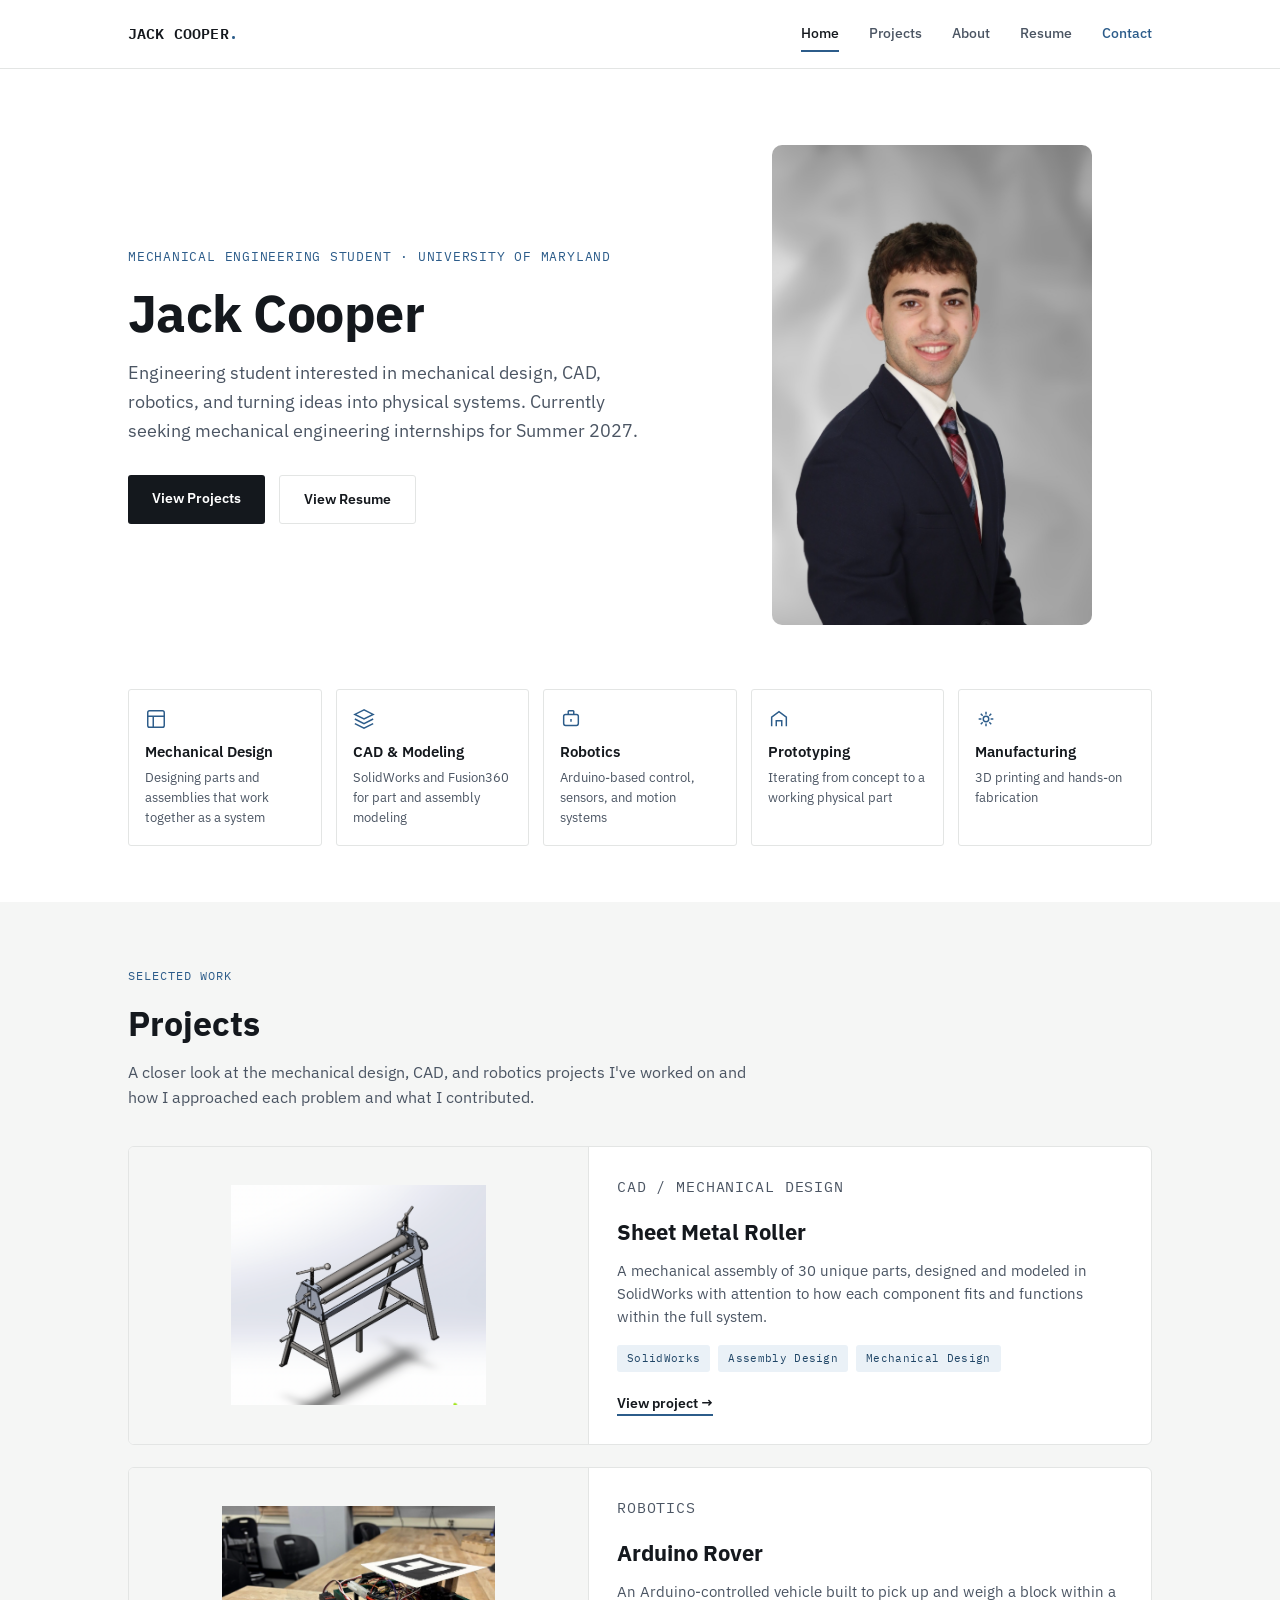
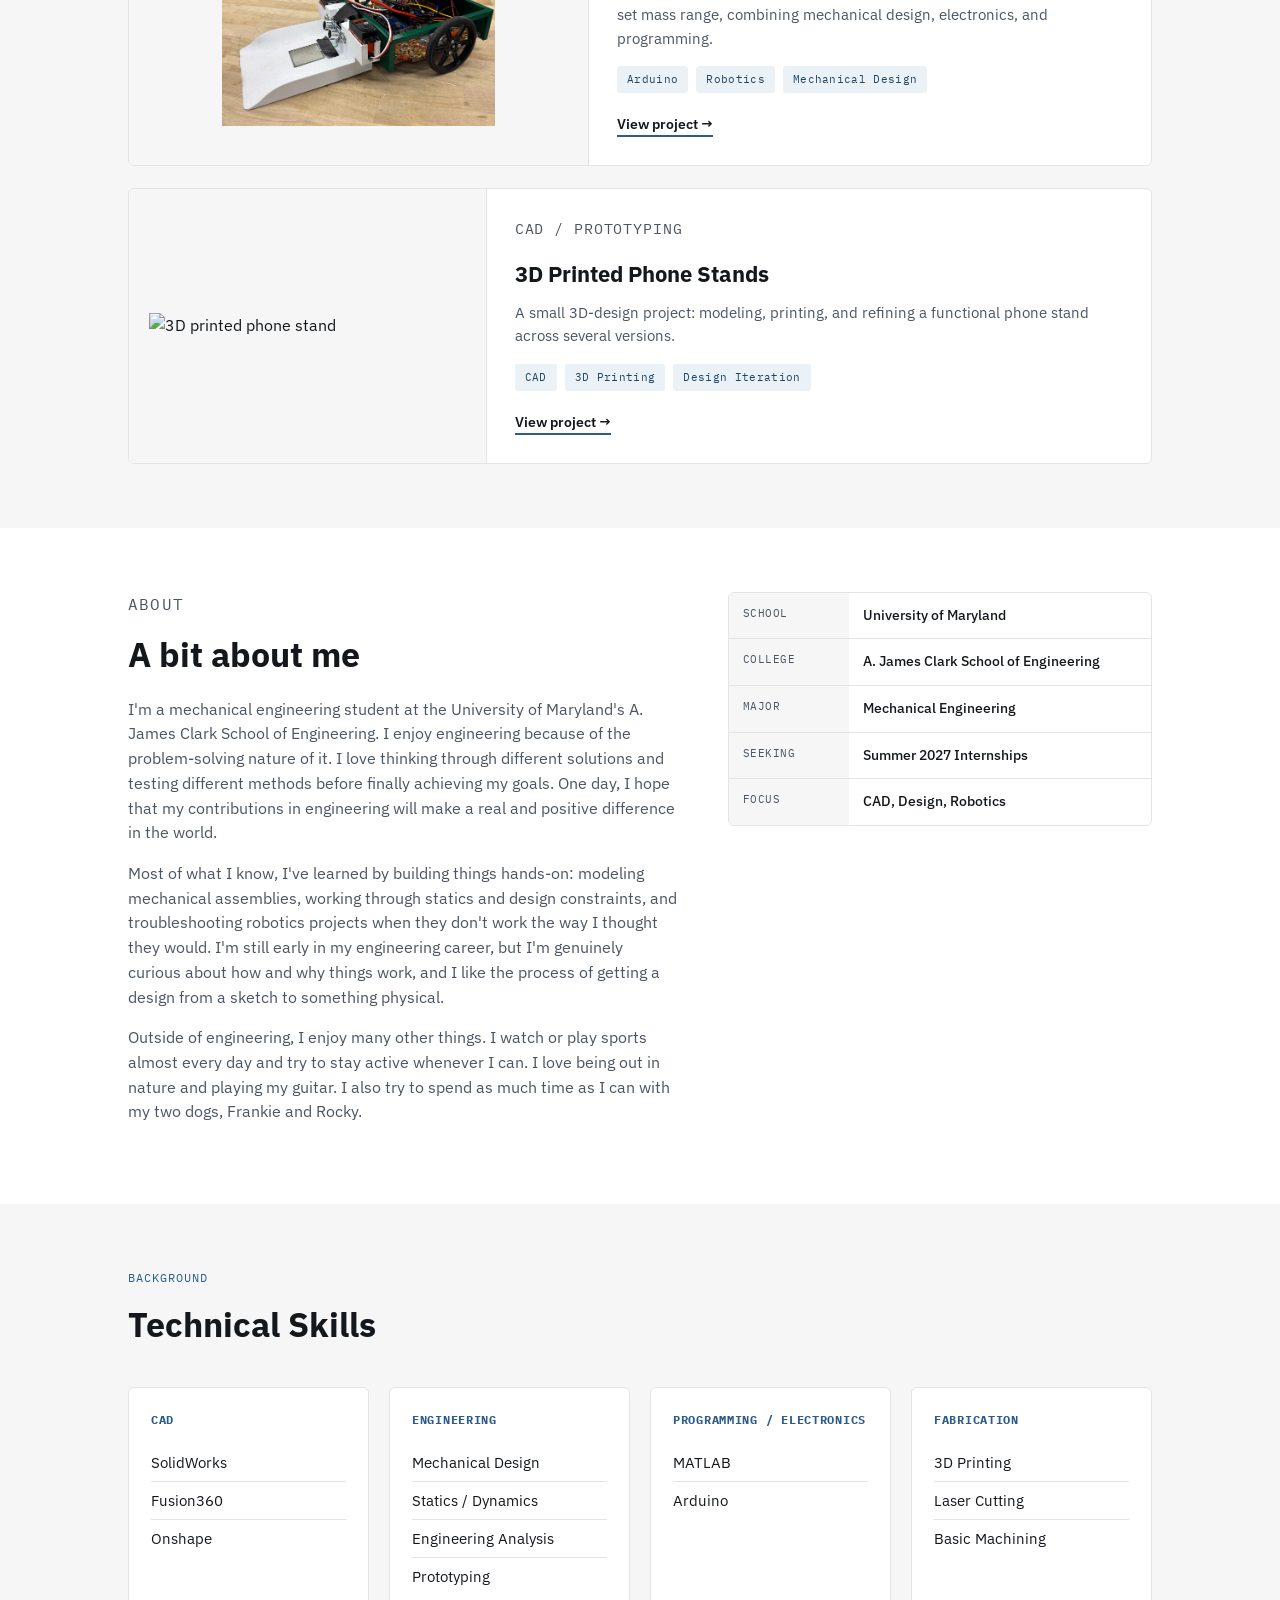
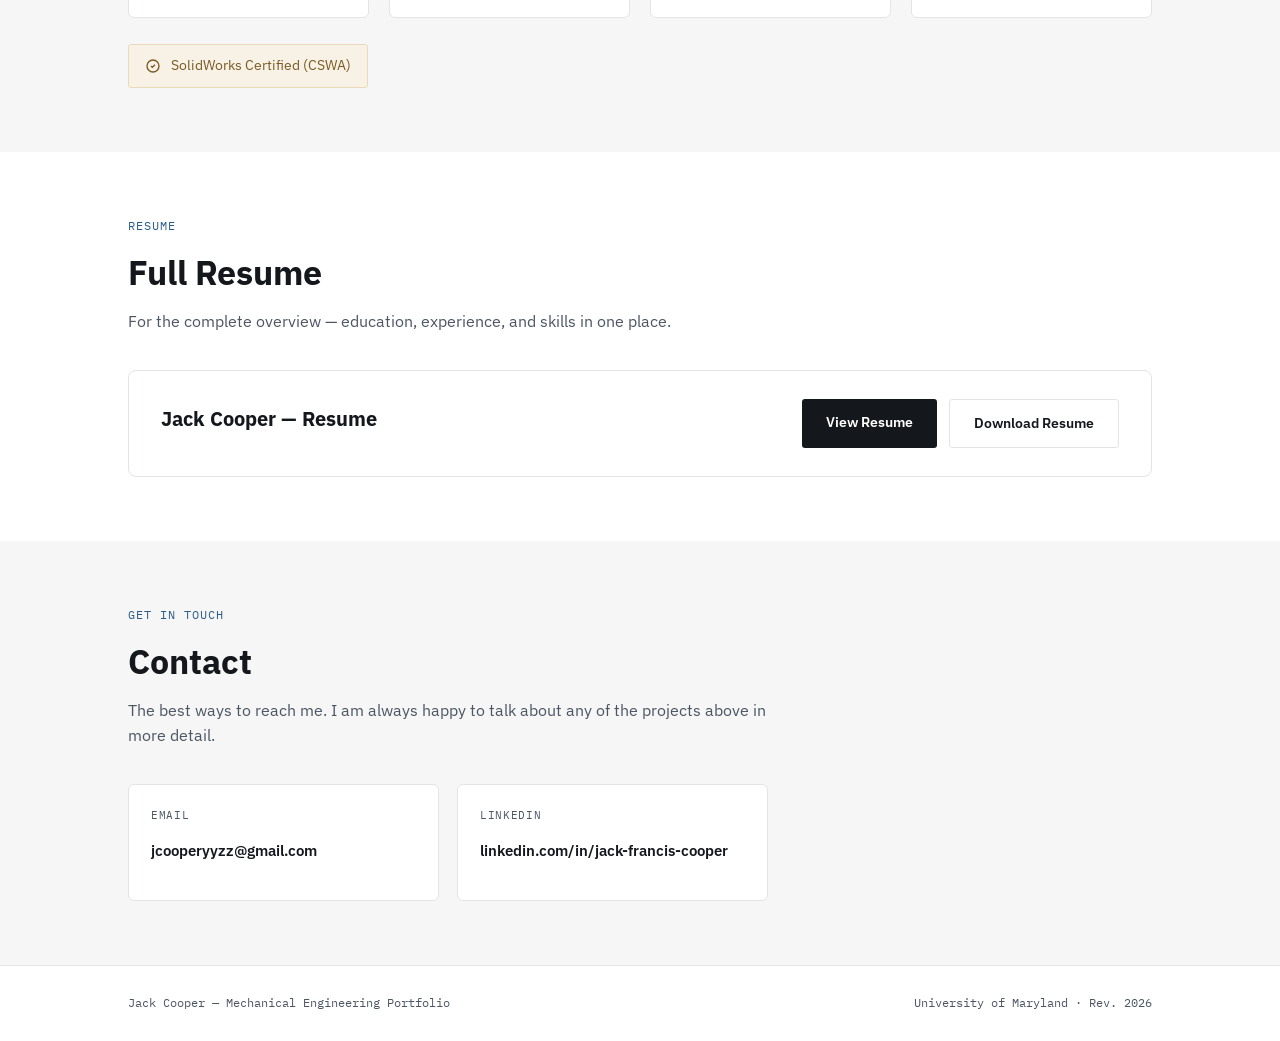
==== index.html @ e02478e2 "new" ====
<!DOCTYPE html>
<html lang="en">
<head>
<meta charset="UTF-8">
<meta name="viewport" content="width=device-width, initial-scale=1.0">
<title>Jack Cooper — Mechanical Engineering Student Portfolio</title>
<meta name="description" content="Jack Cooper is a mechanical engineering student at the University of Maryland focused on CAD, mechanical design, robotics, and prototyping. Explore his engineering projects and technical background.">
<link rel="stylesheet" href="styles.css">
</head>
<body>

<!-- ============ NAV ============ -->
<header class="site-header">
  <div class="nav-inner">
    <a href="index.html" class="brand">JACK COOPER<span class="dot">.</span></a>
    <button class="nav-toggle" aria-label="Toggle navigation">
      <span></span><span></span><span></span>
    </button>
    <nav class="primary-nav">
      <a href="index.html#home" class="active">Home</a>
      <a href="index.html#projects">Projects</a>
      <a href="index.html#about">About</a>
      <a href="index.html#resume">Resume</a>
      <a href="index.html#contact" class="nav-cta">Contact</a>
    </nav>
  </div>
</header>

<main>

  <!-- ============ HOME / HERO ============ -->
  <section id="home" class="hero">
    <div class="wrap hero-grid">
      <div>
        <p class="eyebrow">Mechanical Engineering Student · University of Maryland</p>
        <h1 class="display">Jack Cooper</h1>
        <p class="lede">Engineering student interested in mechanical design, CAD,
          robotics, and turning ideas into physical systems. Currently seeking
          mechanical engineering internships for Summer 2027.</p>
        <div class="btn-row">
          <a href="#projects" class="btn btn-primary">View Projects</a>
          <a href="#resume" class="btn btn-secondary">View Resume</a>
        </div>
      </div>

      <img class="hero-photo" src="images/Jack_Cooper.jpg"
           alt="Headshot of Jack Cooper">
    </div>
  </section>

  <!-- ============ INTERESTS ============ -->
  <section class="interests">
    <div class="wrap interest-grid">
      <div class="interest-item">
        <div class="ic">
          <svg width="22" height="22" viewBox="0 0 24 24" fill="none" stroke="currentColor" stroke-width="1.6"><rect x="3" y="3" width="18" height="18" rx="2"/><path d="M3 9h18M9 21V9"/></svg>
        </div>
        <h4>Mechanical Design</h4>
        <p>Designing parts and assemblies that work together as a system</p>
      </div>
      <div class="interest-item">
        <div class="ic">
          <svg width="22" height="22" viewBox="0 0 24 24" fill="none" stroke="currentColor" stroke-width="1.6"><path d="M12 2 2 7l10 5 10-5-10-5z"/><path d="M2 17l10 5 10-5M2 12l10 5 10-5"/></svg>
        </div>
        <h4>CAD &amp; Modeling</h4>
        <p>SolidWorks and Fusion360 for part and assembly modeling</p>
      </div>
      <div class="interest-item">
        <div class="ic">
          <svg width="22" height="22" viewBox="0 0 24 24" fill="none" stroke="currentColor" stroke-width="1.6"><rect x="4" y="7" width="16" height="12" rx="2"/><path d="M9 3h6M9 7v-4M15 7v-4M12 12v3"/></svg>
        </div>
        <h4>Robotics</h4>
        <p>Arduino-based control, sensors, and motion systems</p>
      </div>
      <div class="interest-item">
        <div class="ic">
          <svg width="22" height="22" viewBox="0 0 24 24" fill="none" stroke="currentColor" stroke-width="1.6"><path d="M4 20V10l8-6 8 6v10"/><path d="M9 20v-6h6v6"/></svg>
        </div>
        <h4>Prototyping</h4>
        <p>Iterating from concept to a working physical part</p>
      </div>
      <div class="interest-item">
        <div class="ic">
          <svg width="22" height="22" viewBox="0 0 24 24" fill="none" stroke="currentColor" stroke-width="1.6"><circle cx="12" cy="12" r="3"/><path d="M4 12h3M17 12h3M12 4v3M12 17v3M6.3 6.3l2.1 2.1M15.6 15.6l2.1 2.1M6.3 17.7l2.1-2.1M15.6 8.4l2.1-2.1"/></svg>
        </div>
        <h4>Manufacturing</h4>
        <p>3D printing and hands-on fabrication</p>
      </div>
    </div>
  </section>

  <!-- ============ PROJECTS ============ -->
  <section id="projects" class="section-alt">
    <div class="wrap">
      <div class="section-head">
        <p class="section-eyebrow">Selected Work</p>
        <h2 class="section-title">Projects</h2>
        <p class="section-sub">A closer look at the mechanical design, CAD, and
          robotics projects I've worked on and how I approached each problem and
          what I contributed.</p>
      </div>

      <div class="project-grid">

        <a href="sheet-metal-roller.html" class="project-card">
          <div class="card-media">
            <img class="card-image" src="images/roller/Full-assembly-render.png" alt="SolidWorks render of the full sheet metal roller assembly">
          </div>
          <div class="card-body">
            <p class="card-tag"> CAD / Mechanical Design</p>
            <h3>Sheet Metal Roller</h3>
            <p>A mechanical assembly of 30 unique parts,
              designed and modeled in SolidWorks with attention to how each
              component fits and functions within the full system.</p>
            <div class="tag-row">
              <span class="tag">SolidWorks</span>
              <span class="tag">Assembly Design</span>
              <span class="tag">Mechanical Design</span>
            </div>
            <span class="card-link">View project →</span>
          </div>
        </a>

        <a href="arduino-rover.html" class="project-card">
          <div class="card-media">
            <img class="card-image" src="images/rover/Rover no arms.png" alt="Photo of the Arduino-controlled rover">
          </div>
          <div class="card-body">
            <p class="card-tag"> Robotics</p>
            <h3>Arduino Rover</h3>
            <p>An Arduino-controlled vehicle built to pick up and weigh a
              block within a set mass range, combining mechanical design,
              electronics, and programming.</p>
            <div class="tag-row">
              <span class="tag">Arduino</span>
              <span class="tag">Robotics</span>
              <span class="tag">Mechanical Design</span>
            </div>
            <span class="card-link">View project →</span>
          </div>
        </a>

        <a href="phone-stands.html" class="project-card compact">
          <div class="card-media">
            <img class="card-image" src="images/Phone-Stand/Phone-Stand-Real.png" alt="3D printed phone stand">
          </div>
          <div class="card-body">
            <p class="card-tag"> CAD / Prototyping</p>
            <h3>3D Printed Phone Stands</h3>
            <p>A small 3D-design project: modeling, printing, and
              refining a functional phone stand across several versions.</p>
            <div class="tag-row">
              <span class="tag">CAD</span>
              <span class="tag">3D Printing</span>
              <span class="tag">Design Iteration</span>
            </div>
            <span class="card-link">View project →</span>
          </div>
        </a>

      </div>
    </div>
  </section>

  <!-- ============ ABOUT ============ -->
  <section id="about">
    <div class="wrap about-grid">
      <div>
        <p class="section-eyebrow">About</p>
        <h2 class="section-title">A bit about me</h2>
        <p>I'm a mechanical engineering student at the University of
          Maryland's A. James Clark School of Engineering. I enjoy engineering because
        of the problem-solving nature of it. I love thinking through different solutions
      and testing different methods before finally achieving my goals. One day, I hope that 
    my contributions in engineering will make a real and positive difference in the world.</p>
        <p>Most of what I know, I've learned by building things hands-on: modeling
          mechanical assemblies, working through statics and design
          constraints, and troubleshooting robotics projects when they don't
          work the way I thought they would. I'm still early in my
          engineering career, but I'm genuinely curious about how and why
          things work, and I like the process of getting a design from a
          sketch to something physical.</p>
          <p>Outside of engineering, I enjoy many other things. I watch or play sports 
            almost every day and try to stay active whenever I can. I love being out in 
            nature and playing my guitar. I also try to spend as much time as I can with
            my two dogs, Frankie and Rocky. </p>
      </div>
      <div class="fact-list">
        <div class="fact-row"><div class="fact-key">School</div><div class="fact-val">University of Maryland</div></div>
        <div class="fact-row"><div class="fact-key">College</div><div class="fact-val">A. James Clark School of Engineering</div></div>
        <div class="fact-row"><div class="fact-key">Major</div><div class="fact-val">Mechanical Engineering</div></div>
        <div class="fact-row"><div class="fact-key">Seeking</div><div class="fact-val">Summer 2027 Internships</div></div>
        <div class="fact-row"><div class="fact-key">Focus</div><div class="fact-val">CAD, Design, Robotics</div></div>
      </div>
    </div>
  </section>

  <!-- ============ SKILLS ============ -->
  <section class="section-alt">
    <div class="wrap">
      <div class="section-head">
        <p class="section-eyebrow">Background</p>
        <h2 class="section-title">Technical Skills</h2>
      </div>
      <div class="skills-grid">
        <div class="skill-cat">
          <h4>CAD</h4>
          <ul>
            <li>SolidWorks</li>
            <li>Fusion360</li>
            <li>Onshape</li>
          </ul>
        </div>
        <div class="skill-cat">
          <h4>Engineering</h4>
          <ul>
            <li>Mechanical Design</li>
            <li>Statics / Dynamics</li>
            <li>Engineering Analysis</li>
            <li>Prototyping</li>
          </ul>
        </div>
        <div class="skill-cat">
          <h4>Programming / Electronics</h4>
          <ul>
            <li>MATLAB</li>
            <li>Arduino</li>
          </ul>
        </div>
        <div class="skill-cat">
          <h4>Fabrication</h4>
          <ul>
            <li>3D Printing</li>
            <li>Laser Cutting</li>
            <li>Basic Machining</li>
          </ul>
        </div> 
      </div>
      <div class="cert-note">
        <svg width="16" height="16" viewBox="0 0 24 24" fill="none" stroke="currentColor" stroke-width="2"><path d="M9 12l2 2 4-4"/><circle cx="12" cy="12" r="9"/></svg>
        SolidWorks Certified (CSWA)
      </div>
    </div>
  </section>

  <!-- ============ RESUME ============ -->
  <section id="resume">
    <div class="wrap">
      <div class="section-head">
        <p class="section-eyebrow">Resume</p>
        <h2 class="section-title">Full Resume</h2>
        <p class="section-sub">For the complete overview — education,
          experience, and skills in one place.</p>
      </div>
      <div class="resume-box">
        <div class="rtext">
          <h3>Jack Cooper — Resume</h3>
        </div>
        <div class="rbtns">
          <a href="assets/Jack-Cooper-Resume.pdf" class="btn btn-primary" target="_blank" rel="noopener">View Resume</a>
          <a href="assets/Jack-Cooper-Resume.pdf" class="btn btn-secondary" download="Jack-Cooper-Resume.pdf" type="application/pdf"> Download Resume</a>
        </div>
      </div>
    </div>
  </section>

  <!-- ============ CONTACT ============ -->
  <section id="contact" class="section-alt">
    <div class="wrap">
      <div class="section-head">
        <p class="section-eyebrow">Get in Touch</p>
        <h2 class="section-title">Contact</h2>
        <p class="section-sub">The best ways to reach me. I am always happy to talk about
          any of the projects above in more detail.</p>
      </div>
      <div class="contact-grid">
        <a href="mailto:jcooperyyzz@gmail.com" class="contact-card">
          <p class="clabel">Email</p>
          <p class="cval">jcooperyyzz@gmail.com</p>
        </a>
        <a href="https://linkedin.com/in/jack-francis-cooper" target="_blank" rel="noopener" class="contact-card">
          <p class="clabel">LinkedIn</p>
          <p class="cval">linkedin.com/in/jack-francis-cooper</p>
        </a>
      </div>
    </div>
  </section>

</main>

<footer>
  <div class="wrap">
    <span>Jack Cooper — Mechanical Engineering Portfolio</span>
    <span>University of Maryland · Rev. 2026</span>
  </div>
</footer>

<script src="nav.js"></script>
</body>
</html>
---- styles.css ----
@import url('https://fonts.googleapis.com/css2?family=IBM+Plex+Sans:wght@400;500;600;700&family=IBM+Plex+Mono:wght@400;500;600&display=swap');

:root{
  --bg:#FFFFFF;
  --bg-alt:#F5F6F5;
  --ink:#14181D;
  --ink-soft:#4B5563;
  --line:#E3E5E4;
  --blue:#2C5C8A;
  --blue-dark:#1F4566;
  --blue-tint:#EAF1F7;
  --amber:#B8863B;
  --amber-tint:#F8F1E6;
  --radius:3px;
}

*{box-sizing:border-box;}
html{scroll-behavior:smooth;}
body{
  margin:0;
  background:var(--bg);
  color:var(--ink);
  font-family:'IBM Plex Sans', sans-serif;
  line-height:1.6;
  -webkit-font-smoothing:antialiased;
}
img,svg{max-width:100%; display:block;}
a{color:inherit; text-decoration:none;}
a:focus-visible, button:focus-visible{outline:2px solid var(--blue); outline-offset:2px;}
.mono{font-family:'IBM Plex Mono', monospace;}

.wrap{max-width:1080px; margin:0 auto; padding:0 28px;}
.wrap-narrow{max-width:820px; margin:0 auto; padding:0 28px;}

/* ---------------- Nav ---------------- */
.site-header{
  position:sticky; top:0; z-index:50;
  background:rgba(255,255,255,0.92);
  backdrop-filter:blur(6px);
  border-bottom:1px solid var(--line);
}
.nav-inner{
  max-width:1080px; margin:0 auto; padding:16px 28px;
  display:flex; align-items:center; justify-content:space-between;
}
.brand{
  font-family:'IBM Plex Mono', monospace;
  font-weight:600; font-size:15px; letter-spacing:0.01em;
}
.brand .dot{color:var(--blue);}
nav.primary-nav{display:flex; align-items:center; gap:30px;}
nav.primary-nav a{
  font-size:14px; font-weight:500; color:var(--ink-soft);
  padding:6px 0; border-bottom:2px solid transparent;
  transition:color .15s, border-color .15s;
}
nav.primary-nav a:hover, nav.primary-nav a.active{color:var(--ink); border-color:var(--blue);}
.nav-cta{
  color:var(--blue) !important;
  font-weight:600;
}
.nav-cta:hover{color:var(--blue-dark) !important; border-color:var(--blue);}
.nav-toggle{display:none; background:none; border:none; cursor:pointer; padding:6px;}
.nav-toggle span{display:block; width:22px; height:2px; background:var(--ink); margin:4px 0;}
@media (max-width:820px){
  .nav-toggle{display:block;}
  nav.primary-nav{
    position:absolute; top:100%; left:0; right:0;
    background:var(--bg); border-bottom:1px solid var(--line);
    flex-direction:column; align-items:flex-start; gap:0;
    max-height:0; overflow:hidden; transition:max-height .25s ease;
  }
  nav.primary-nav.open{max-height:420px;}
  nav.primary-nav a{width:100%; padding:14px 28px; border-bottom:1px solid var(--line);}
}

/* ---------------- Hero ---------------- */
.hero{padding:76px 0 56px;}
.hero-grid{display:grid; grid-template-columns:1.1fr 0.9fr; gap:48px; align-items:center;}
@media (max-width:860px){.hero-grid{grid-template-columns:1fr;}}
.eyebrow{
  font-family:'IBM Plex Mono', monospace; font-size:13px; letter-spacing:0.06em;
  color:var(--blue); margin:0 0 16px; text-transform:uppercase;
}
h1.display{
  font-size:clamp(34px,5vw,52px); font-weight:700; line-height:1.1;
  letter-spacing:-0.01em; margin:0 0 18px; color:var(--ink);
}
.hero p.lede{font-size:18px; color:var(--ink-soft); max-width:52ch; margin:0 0 30px;}
.btn-row{display:flex; gap:14px; flex-wrap:wrap;}
.btn{
  display:inline-block; font-size:14px; font-weight:600; padding:12px 24px;
  border-radius:var(--radius); transition:transform .15s, background .15s, color .15s, border-color .15s;
}
.btn-primary{background:var(--ink); color:#fff;}
.btn-primary:hover{background:var(--blue);}
.btn-secondary{border:1.5px solid var(--line); color:var(--ink);}
.btn-secondary:hover{border-color:var(--blue); color:var(--blue);}

.hero-photo{
  width:100%;
  max-width:320px;
  height:auto;
  border-radius:10px;
  object-fit:cover;
  margin:0 auto;
  display:block;
}
@media (max-width:860px){.hero-photo{max-width:220px;}}

/* interests strip */
.interests{padding:8px 0 56px;}
.interest-grid{
  display:grid; grid-template-columns:repeat(5,1fr); gap:14px;
}
@media (max-width:860px){.interest-grid{grid-template-columns:repeat(2,1fr);}}
@media (max-width:480px){.interest-grid{grid-template-columns:1fr;}}
.interest-item{
  border:1px solid var(--line); border-radius:var(--radius);
  padding:18px 16px; text-align:left; background:var(--bg);
}
.interest-item .ic{color:var(--blue); margin-bottom:10px;}
.interest-item h4{margin:0 0 4px; font-size:14.5px; font-weight:600;}
.interest-item p{margin:0; font-size:12.5px; color:var(--ink-soft);}

/* ---------------- Sections ---------------- */
section{padding:64px 0;}
.section-alt{background:var(--bg-alt);}
.section-head{margin-bottom:36px; max-width:640px;}
.section-eyebrow{
  font-family:'IBM Plex Mono', monospace; font-size:12px; letter-spacing:0.08em;
  color:var(--blue); text-transform:uppercase; margin:0 0 10px;
}
h2.section-title{font-size:clamp(26px,3.4vw,34px); font-weight:700; margin:0 0 10px;}
.section-sub{color:var(--ink-soft); margin:0; font-size:15.5px;}

/* ---------------- Project cards ---------------- */
.project-grid{display:grid; grid-template-columns:1fr; gap:22px;}
.project-card{
  border:1px solid var(--line); border-radius:6px; overflow:hidden;
  display:grid; grid-template-columns:0.9fr 1.1fr; background:var(--bg);
  transition:transform .18s ease, box-shadow .18s ease, border-color .18s ease;
}
.project-card:hover{transform:translateY(-3px); box-shadow:0 10px 28px rgba(20,24,29,0.08); border-color:#d3d8dc;}
@media (max-width:760px){.project-card{grid-template-columns:1fr;}}
.project-card.compact{grid-template-columns:0.7fr 1.3fr;}
@media (max-width:760px){.project-card.compact{grid-template-columns:1fr;}}
.card-media{
  background:var(--bg-alt); display:flex; align-items:center; justify-content:center;
  min-height:200px; border-right:1px solid var(--line); padding:20px;
}
@media (max-width:760px){.card-media{border-right:none; border-bottom:1px solid var(--line);}}
.card-body{padding:28px;}
.card-tag{
  font-family:'IBM Plex Mono', monospace; font-size:11.5px; letter-spacing:0.06em;
  color:var(--blue); text-transform:uppercase; margin:0 0 10px;
}
.card-body h3{font-size:22px; font-weight:700; margin:0 0 10px;}
.card-body p{color:var(--ink-soft); font-size:14.5px; margin:0 0 16px;}
.tag-row{display:flex; flex-wrap:wrap; gap:8px; margin:0 0 18px;}
.tag{
  font-family:'IBM Plex Mono', monospace; font-size:11px; letter-spacing:0.03em;
  background:var(--blue-tint); color:var(--blue-dark); padding:5px 10px; border-radius:3px;
}
.card-link{
  font-size:13.5px; font-weight:600; color:var(--ink); border-bottom:2px solid var(--blue);
  padding-bottom:2px;
}

/* two-up image grid (e.g. CAD renders without paired drawings) */
.placeholder-grid{display:grid; grid-template-columns:1fr 1fr; gap:16px;}
@media (max-width:600px){.placeholder-grid{grid-template-columns:1fr;}}

/* ---------------- Skills ---------------- */
.skills-grid{display:grid; grid-template-columns:repeat(4,1fr); gap:20px;}
@media (max-width:860px){.skills-grid{grid-template-columns:repeat(2,1fr);}}
@media (max-width:480px){.skills-grid{grid-template-columns:1fr;}}
.skill-cat{border:1px solid var(--line); border-radius:6px; padding:22px; background:var(--bg);}
.skill-cat h4{
  font-family:'IBM Plex Mono', monospace; font-size:12px; letter-spacing:0.06em;
  text-transform:uppercase; color:var(--blue); margin:0 0 14px;
}
.skill-cat ul{list-style:none; margin:0; padding:0;}
.skill-cat li{
  font-size:14.5px; padding:7px 0; border-bottom:1px solid var(--line); color:var(--ink);
}
.skill-cat li:last-child{border-bottom:none;}
.cert-note{
  margin-top:26px; display:inline-flex; align-items:center; gap:10px;
  background:var(--amber-tint); border:1px solid #E9D9B8; border-radius:var(--radius);
  padding:10px 16px; font-size:13.5px; color:#7A5A22;
}

/* ---------------- About ---------------- */
.about-grid{display:grid; grid-template-columns:1.3fr 1fr; gap:48px; align-items:start;}
@media (max-width:820px){.about-grid{grid-template-columns:1fr;}}
.about-grid p{color:var(--ink-soft); font-size:15.5px;}
.fact-list{border:1px solid var(--line); border-radius:6px; overflow:hidden;}
.fact-row{display:grid; grid-template-columns:120px 1fr; border-bottom:1px solid var(--line); font-size:13.5px;}
.fact-row:last-child{border-bottom:none;}
.fact-key{
  font-family:'IBM Plex Mono', monospace; font-size:11px; letter-spacing:0.05em;
  color:var(--ink-soft); padding:12px 14px; background:var(--bg-alt); text-transform:uppercase;
}
.fact-val{padding:12px 14px; font-weight:500;}

/* ---------------- Resume ---------------- */
.resume-box{
  border:1px solid var(--line); border-radius:8px; padding:28px 32px;
  display:flex; flex-wrap:wrap; align-items:center; justify-content:space-between; gap:24px;
  background:var(--bg);
}
.resume-box .rtext h3{margin:0 0 8px; font-size:20px;}
.resume-box .rtext p{margin:0; color:var(--ink-soft); font-size:14.5px; max-width:44ch;}
.resume-box .rbtns{display:flex; gap:12px; flex-wrap:wrap;}

/* ---------------- Contact ---------------- */
.contact-grid{display:grid; grid-template-columns:repeat(2,1fr); gap:18px; max-width:640px;}
@media (max-width:600px){.contact-grid{grid-template-columns:1fr;}}
.contact-card{
  border:1px solid var(--line); border-radius:6px; padding:22px; background:var(--bg);
  transition:border-color .15s, transform .15s;
}
.contact-card:hover{border-color:var(--blue); transform:translateY(-2px);}
.contact-card .clabel{
  font-family:'IBM Plex Mono', monospace; font-size:11px; letter-spacing:0.06em;
  color:var(--ink-soft); text-transform:uppercase; margin:0 0 8px;
}
.contact-card .cval{font-size:15px; font-weight:600;}

/* ---------------- Footer ---------------- */
footer{border-top:1px solid var(--line); padding:28px 0;}
footer .wrap{
  display:flex; justify-content:space-between; align-items:center; flex-wrap:wrap; gap:10px;
  font-family:'IBM Plex Mono', monospace; font-size:11.5px; color:var(--ink-soft);
}

/* ---------------- Project detail page ---------------- */
.proj-hero{padding:52px 0 36px; border-bottom:1px solid var(--line);}
.back-link{
  display:inline-flex; align-items:center; gap:6px; font-size:13.5px; font-weight:600;
  color:var(--ink-soft); margin-bottom:24px;
}
.back-link:hover{color:var(--blue);}
.proj-meta-row{display:flex; gap:10px; flex-wrap:wrap; margin-bottom:16px;}
.proj-tag{
  font-family:'IBM Plex Mono', monospace; font-size:11.5px; letter-spacing:0.04em;
  background:var(--blue-tint); color:var(--blue-dark); padding:5px 11px; border-radius:3px;
}
.proj-tag.team{background:var(--amber-tint); color:#7A5A22;}
h1.proj-title{font-size:clamp(30px,5vw,44px); font-weight:700; margin:0 0 16px; line-height:1.1;}
.proj-lede{font-size:17px; color:var(--ink-soft); max-width:60ch;}

.proj-body{max-width:820px; margin:0 auto; padding:52px 28px;}
.proj-stage{padding:36px 0; border-bottom:1px solid var(--line);}
.proj-stage:last-child{border-bottom:none;}
.stage-num{
  font-family:'IBM Plex Mono', monospace; font-size:12px; color:var(--blue);
  letter-spacing:0.06em; text-transform:uppercase; margin:0 0 8px;
}
.proj-stage h2{font-size:23px; font-weight:700; margin:0 0 14px;}
.proj-stage p{color:var(--ink-soft); font-size:15.5px;}
.proj-stage ul{padding-left:20px; color:var(--ink-soft); font-size:15px;}
.proj-stage li{margin-bottom:6px;}
.spec-mini{
  border:1px solid var(--line); border-radius:6px; margin-top:18px; font-family:'IBM Plex Mono', monospace; font-size:13px;
}
.spec-mini .row{display:grid; grid-template-columns:170px 1fr; border-bottom:1px solid var(--line);}
.spec-mini .row:last-child{border-bottom:none;}
.spec-mini .k{padding:10px 14px; color:var(--ink-soft); background:var(--bg-alt); font-size:11.5px; letter-spacing:0.04em;}
.spec-mini .v{padding:10px 14px;}

.next-project{
  border-top:1px solid var(--line); padding:44px 0; text-align:center;
}
.next-project a{
  font-size:14px; font-weight:600; color:var(--ink); border-bottom:2px solid var(--blue); padding-bottom:3px;
}

/* =====================================================================
   PROJECT MEDIA SYSTEM
   Reusable classes for displaying real project photos, CAD renders,
   engineering drawings, and video across all project pages.

   - .project-figure   → bordered/background frame around a single image
   - .project-image    → the <img> itself (never stretches/distorts;
                          letterboxes inside its frame via object-fit)
   - .project-caption  → small caption label under an image
   - .project-gallery  → 2-up grid for paired images (e.g. CAD + drawing)
   - .gallery-label     → small heading above a paired gallery group
   - .project-video    → styling for the HTML5 <video> element
   - .card-image        → sizing for homepage project-card thumbnails

   HOW TO ADD A NEW PROJECT IMAGE:
   <figure class="project-figure">
     <img class="project-image" src="images/yourfolder/yourfile.png"
          alt="Describe what the image shows">
     <figcaption class="project-caption">Short caption</figcaption>
   </figure>
   That's it — the image will size itself correctly whether it's wide,
   tall, a photo, or a technical drawing.
   ===================================================================== */

.project-figure{
  margin:28px 0 0;
  border:1px solid var(--line);
  border-radius:6px;
  overflow:hidden;
  background:var(--bg-alt);
  display:flex;
  align-items:center;
  justify-content:center;
}
.project-image{
  width:100%;
  height:auto;
  max-height:560px;
  object-fit:contain; /* shows the whole image, never crops or stretches */
  display:block;
  background:#fff;    /* keeps white-background CAD renders visible */
  cursor:zoom-in;
  transition:opacity .15s ease;
}
.project-image:hover,
.project-image:focus-visible{opacity:.94;}
.project-image:focus-visible{outline:2px solid var(--blue); outline-offset:-2px;}

.project-caption{
  font-family:'IBM Plex Mono', monospace;
  font-size:12px;
  color:var(--ink-soft);
  text-align:center;
  margin:10px 0 0;
  letter-spacing:.02em;
}

/* Featured / hero-level image — used once per page for the primary shot */
.project-figure.featured .project-image{max-height:640px;}

/* Paired / grouped galleries (CAD model + engineering drawing, etc.) */
.project-gallery{
  display:grid;
  grid-template-columns:1fr 1fr;
  gap:16px;
  margin-top:16px;
}
.project-gallery .project-figure{margin-top:0;}
.project-gallery .project-image{max-height:260px;}
@media (max-width:600px){
  .project-gallery{grid-template-columns:1fr;}
}

.engineering-gallery{margin-top:28px;}
.engineering-gallery + .engineering-gallery{margin-top:32px;}
.gallery-label{
  font-family:'IBM Plex Mono', monospace;
  font-size:11.5px;
  letter-spacing:.08em;
  text-transform:uppercase;
  color:var(--blue);
  margin:0 0 10px;
}

/* Video */
.project-video{
  width:100%;
  display:block;
  margin:28px 0 0;
  border:1px solid var(--line);
  border-radius:6px;
  background:#0b0d10;
}
.video-note{
  font-family:'IBM Plex Mono', monospace;
  font-size:12px;
  color:var(--ink-soft);
  margin:10px 0 0;
}

/* Homepage project-card thumbnails */
.card-image{
  width:100%;
  max-height:220px;
  object-fit:contain;
  background:var(--bg-alt);
}

/* =====================================================================
   LIGHTBOX
   Click any .project-image to view it larger. See lightbox.js.
   ===================================================================== */
.lightbox-overlay{
  position:fixed; inset:0;
  background:rgba(15,17,20,0.92);
  display:flex; align-items:center; justify-content:center;
  padding:32px;
  z-index:1000;
  opacity:0; visibility:hidden;
  transition:opacity .18s ease;
}
.lightbox-overlay.open{opacity:1; visibility:visible;}
.lightbox-content{
  max-width:92vw;
  max-height:88vh;
  object-fit:contain;
  border-radius:6px;
  box-shadow:0 20px 60px rgba(0,0,0,0.5);
  background:#fff;
}
.lightbox-close{
  position:fixed; top:18px; right:20px;
  width:42px; height:42px;
  border-radius:50%; border:none;
  background:rgba(255,255,255,0.12);
  color:#fff; font-size:26px; line-height:1;
  cursor:pointer;
  display:flex; align-items:center; justify-content:center;
  transition:background .15s;
}
.lightbox-close:hover{background:rgba(255,255,255,0.24);}
@media (max-width:600px){
  .lightbox-overlay{padding:16px;}
  .lightbox-close{top:10px; right:12px; width:38px; height:38px;}
}
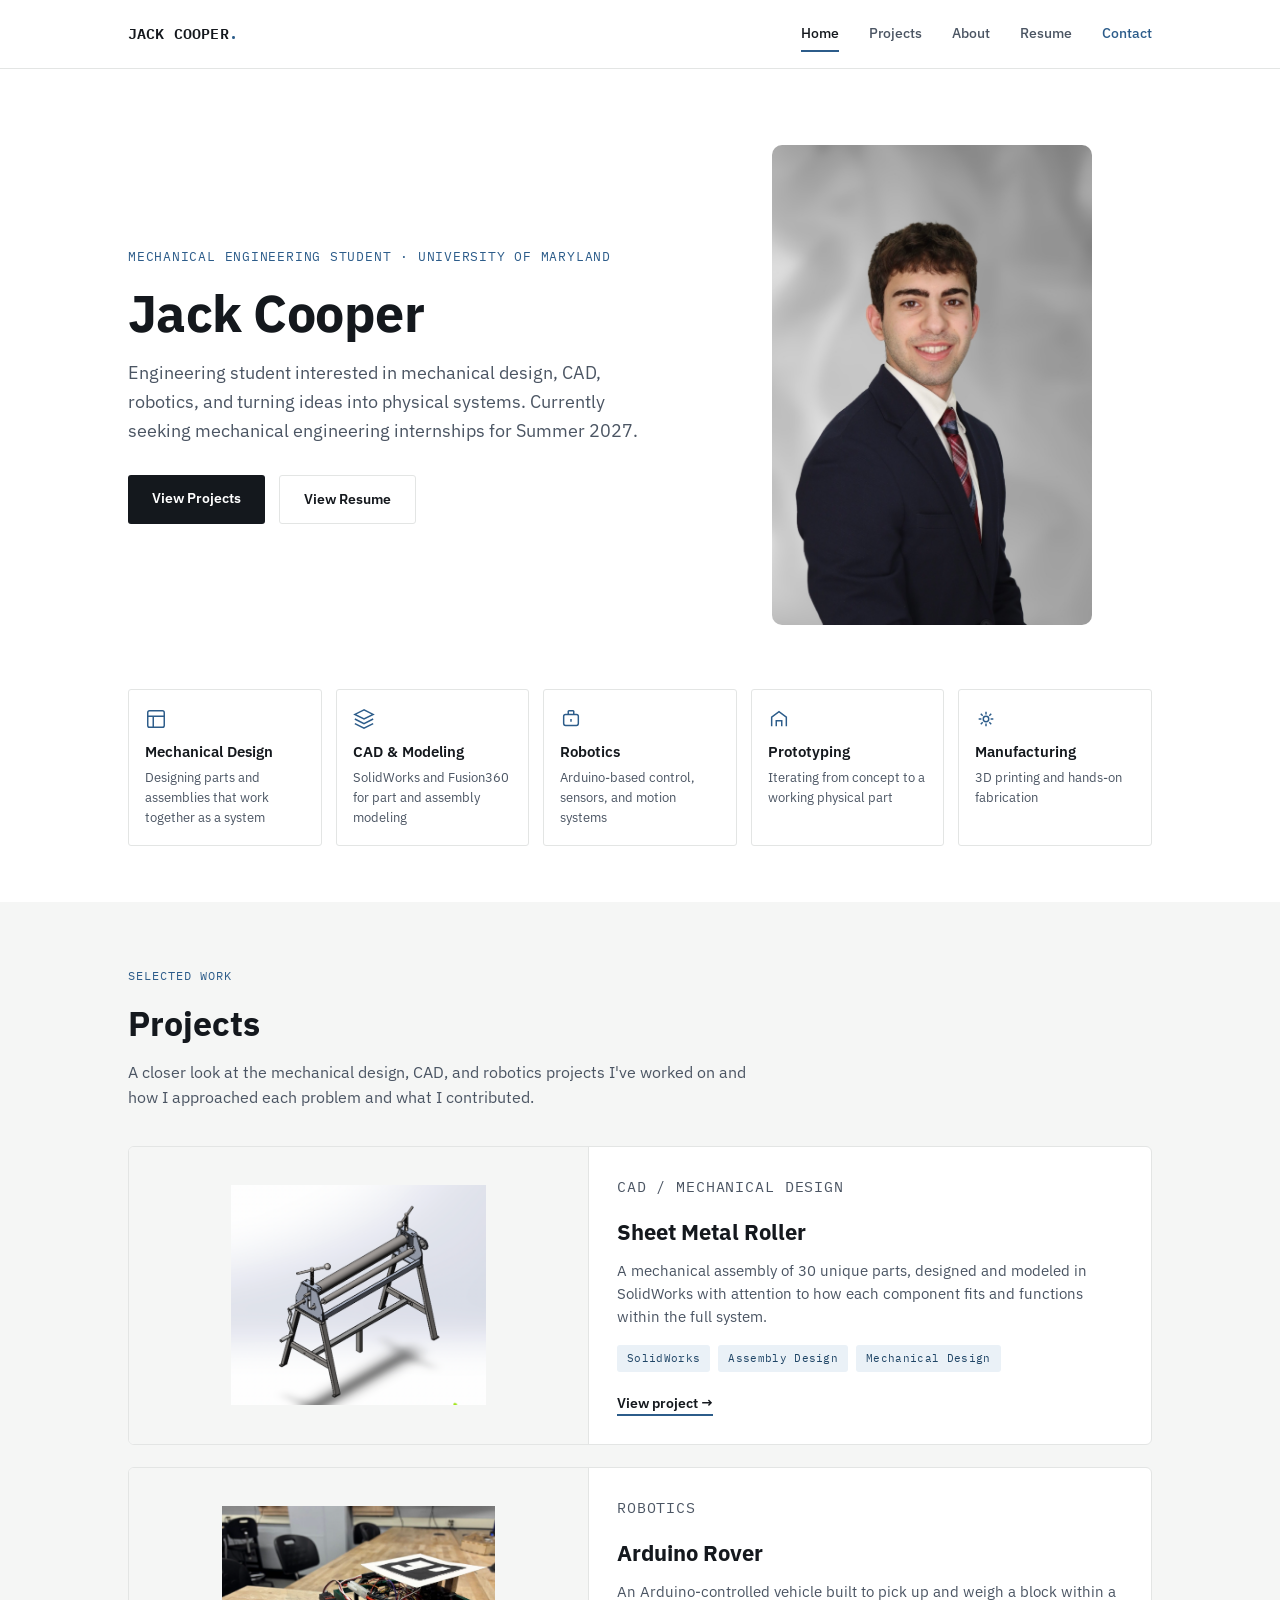
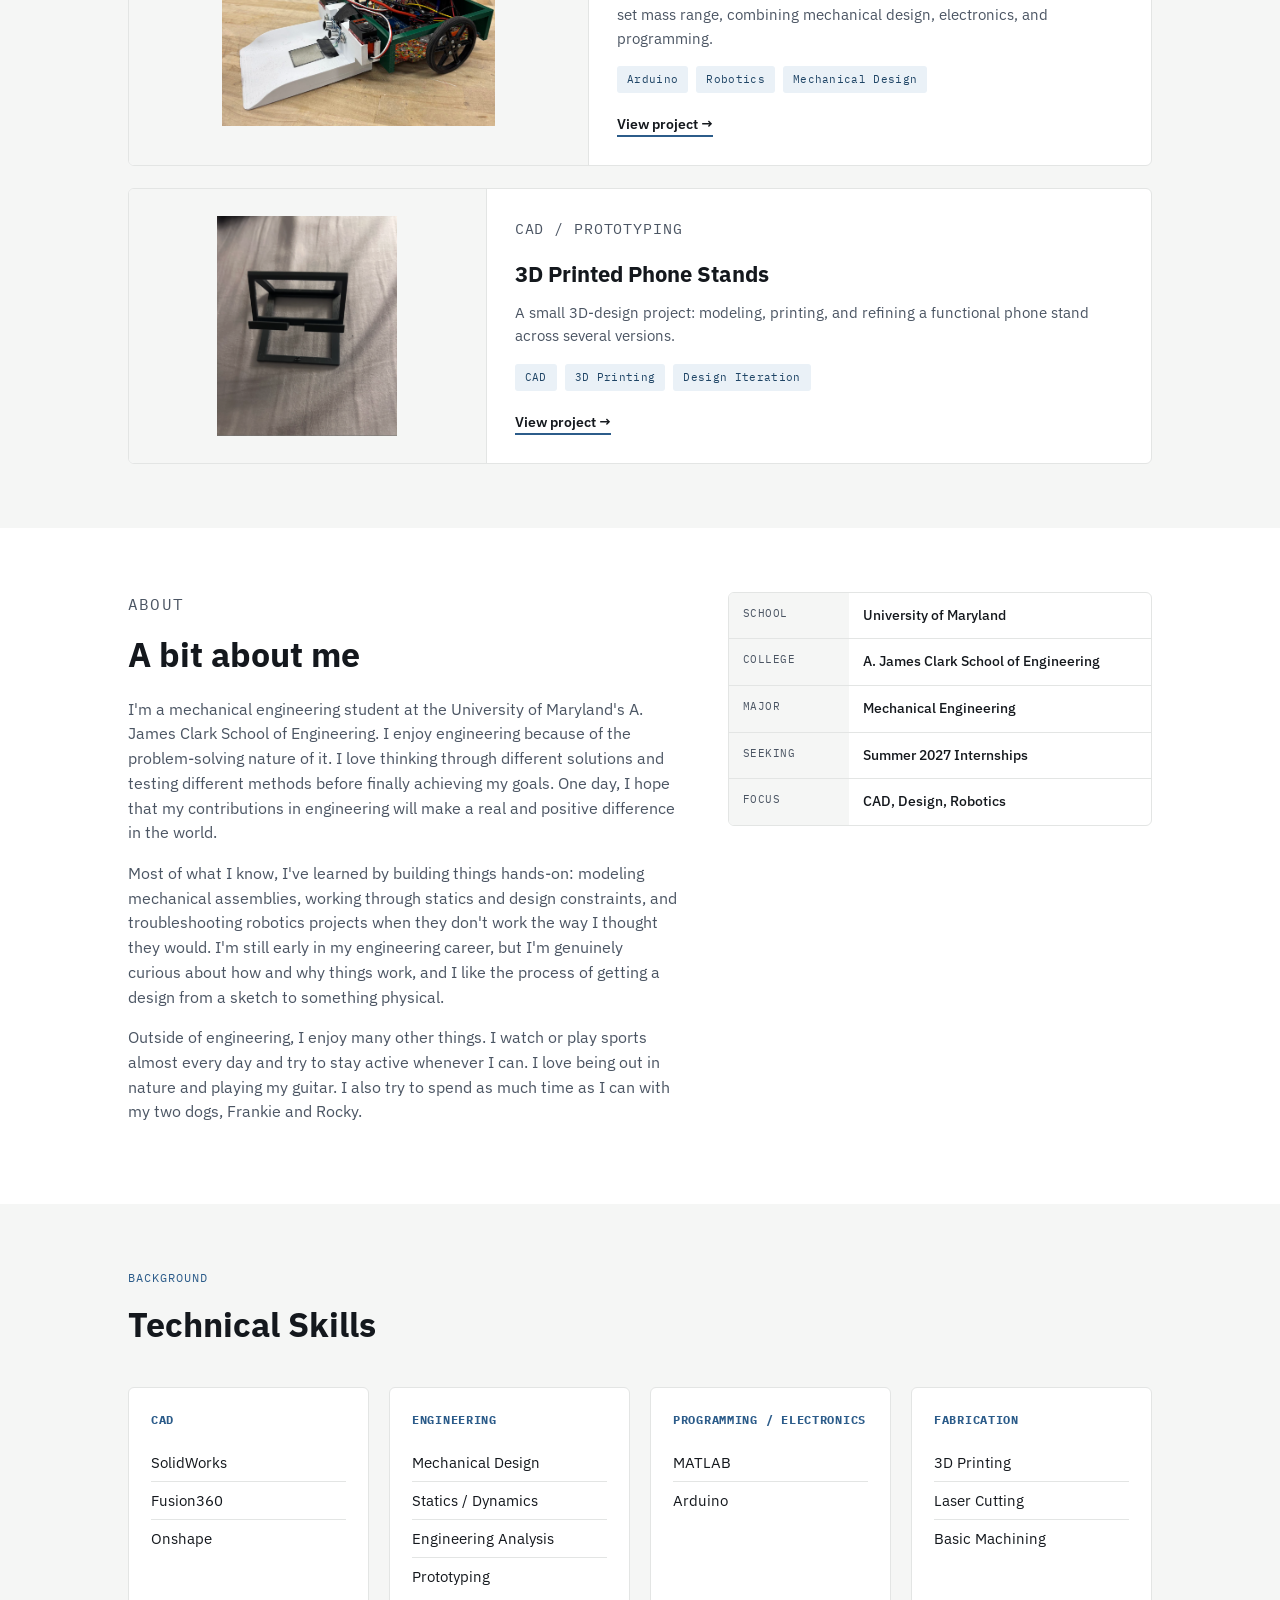
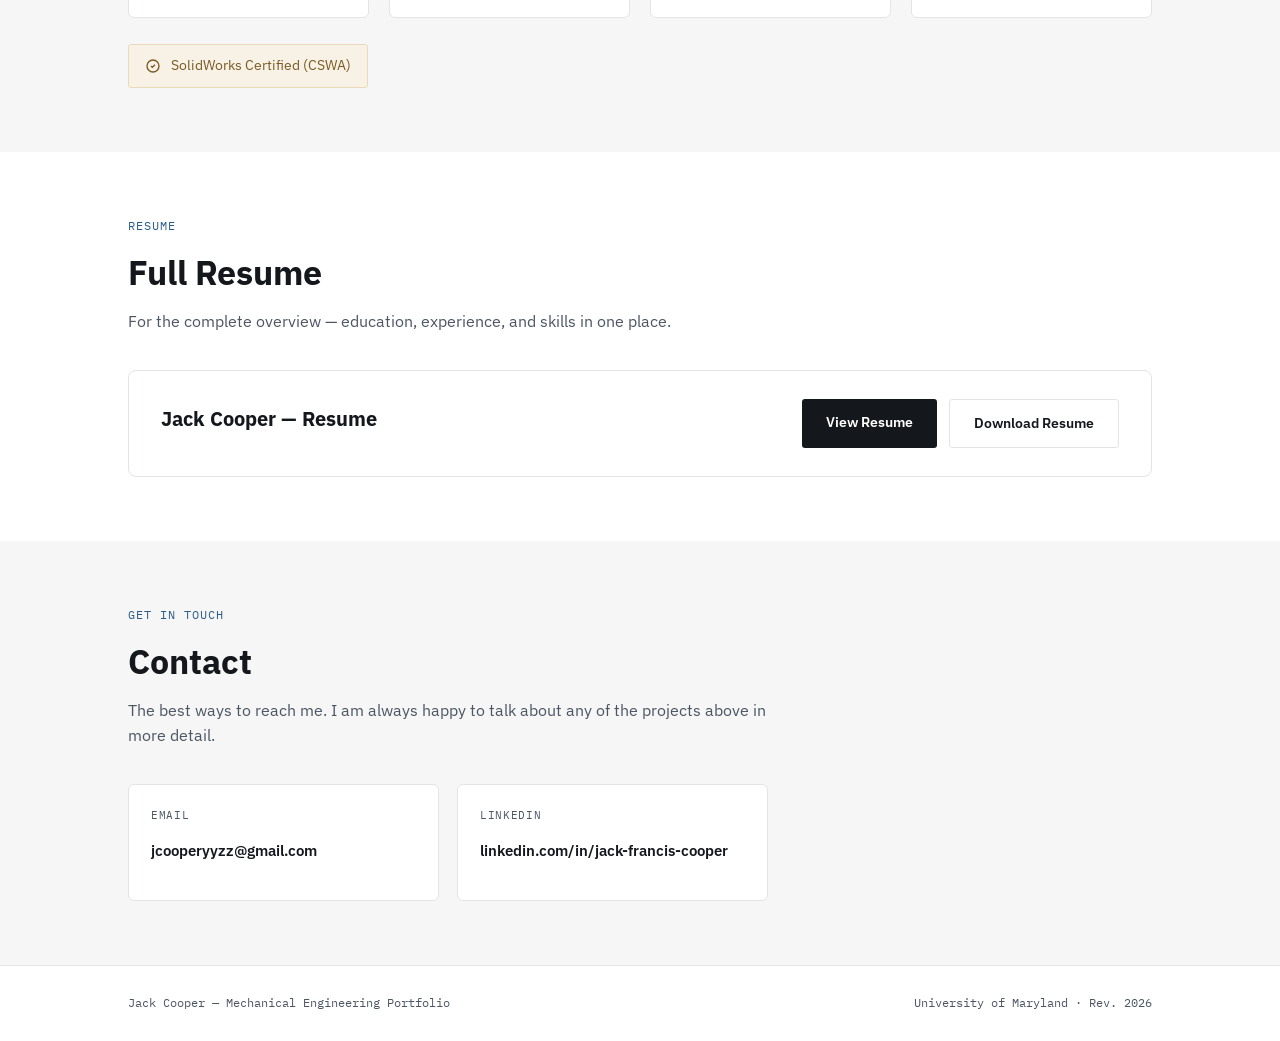
==== commit 2f68e1ba: "Update index.html" ====
--- a/index.html
+++ b/index.html
@@ -142,7 +142,7 @@
 
         <a href="phone-stands.html" class="project-card compact">
           <div class="card-media">
-            <img class="card-image" src="images/Phone-Stand/Phone-Stand-Real.png" alt="3D printed phone stand">
+            <img class="card-image" src="images/phone-stand/Phone-Stand-Real.png" alt="3D printed phone stand">
           </div>
           <div class="card-body">
             <p class="card-tag"> CAD / Prototyping</p>
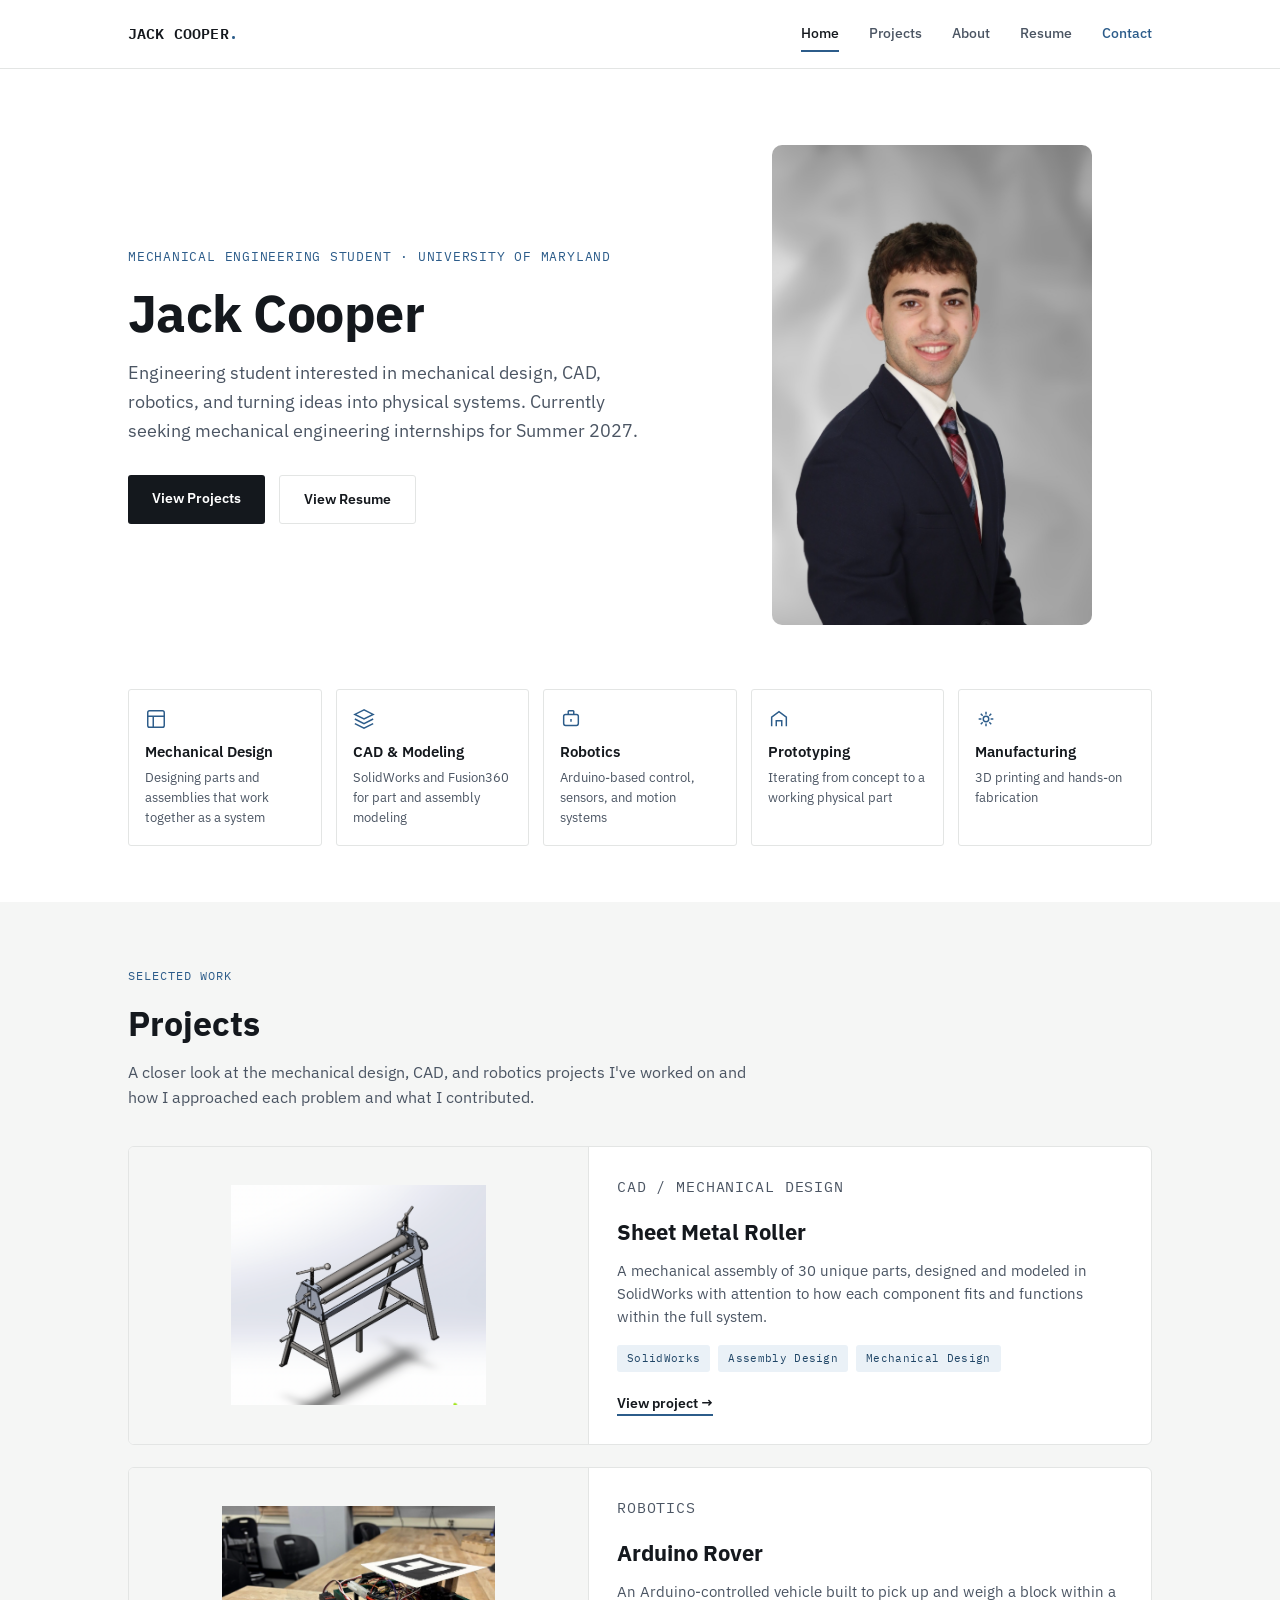
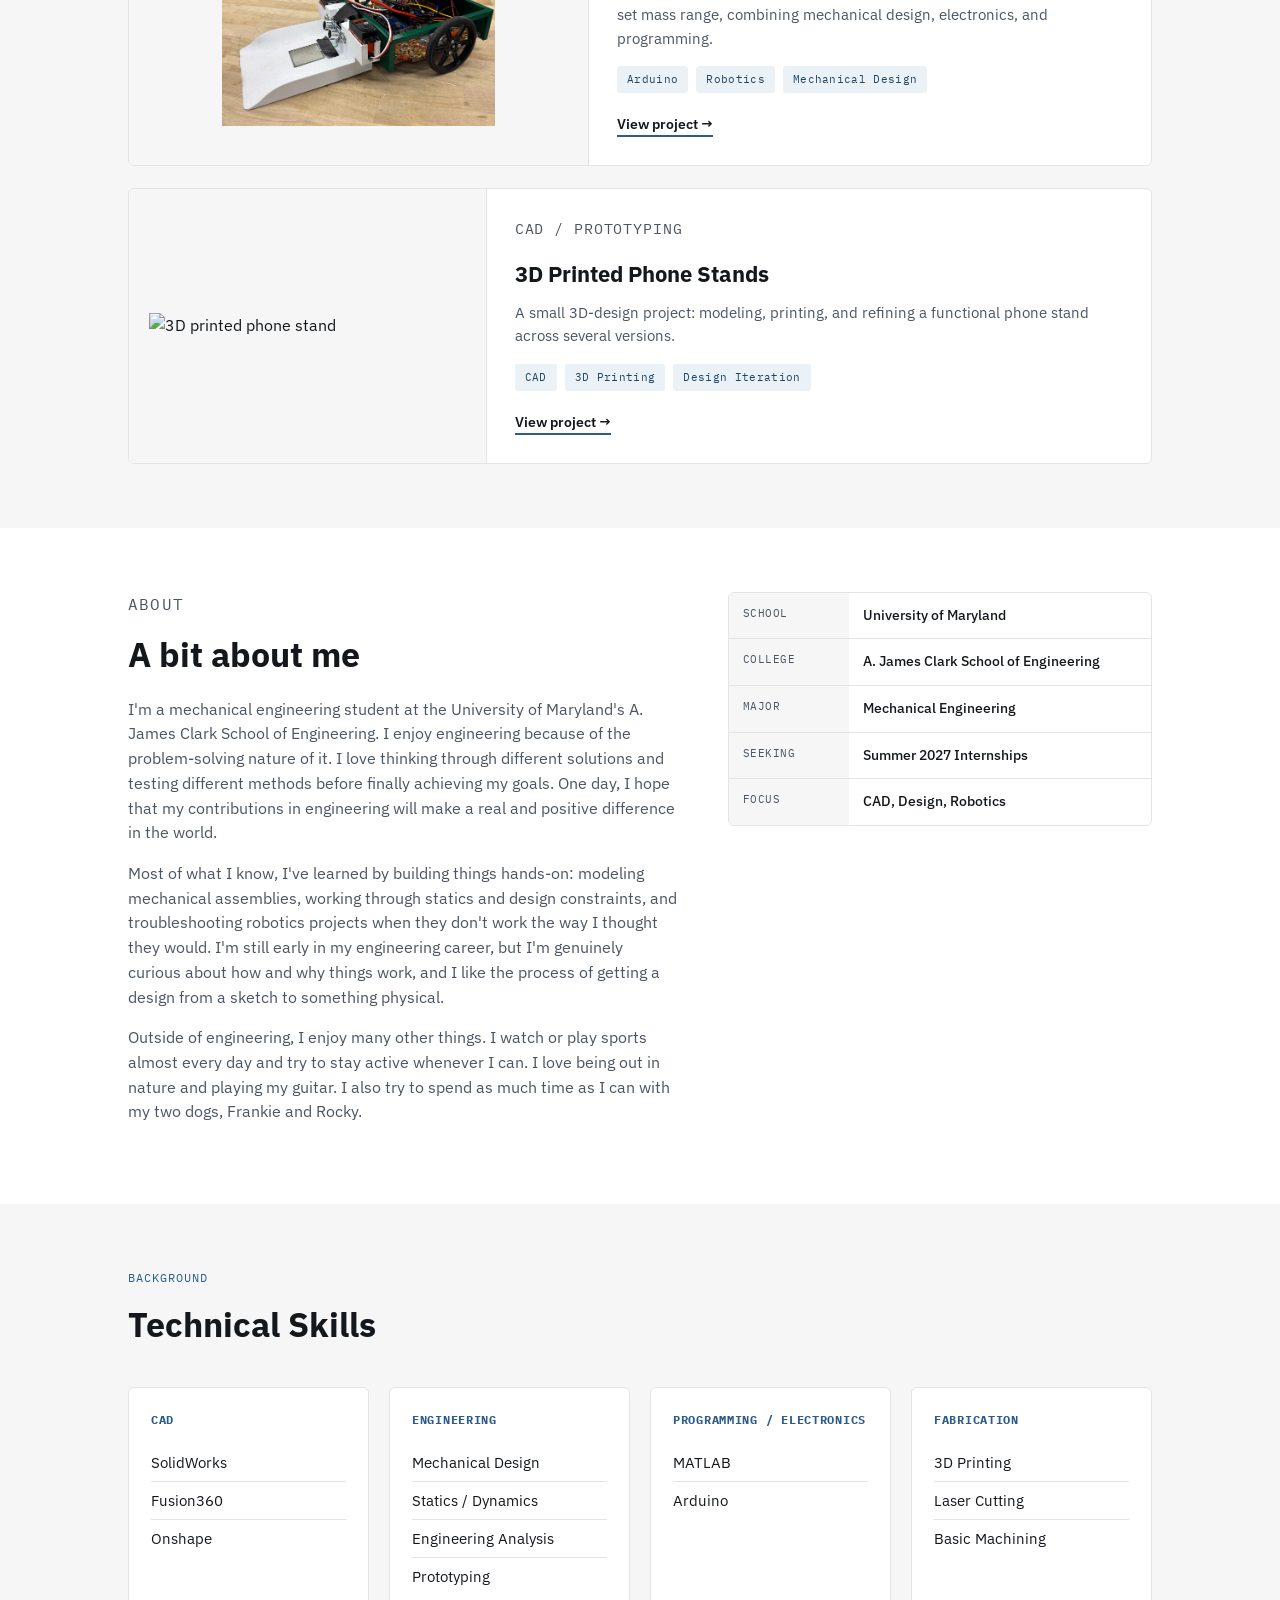
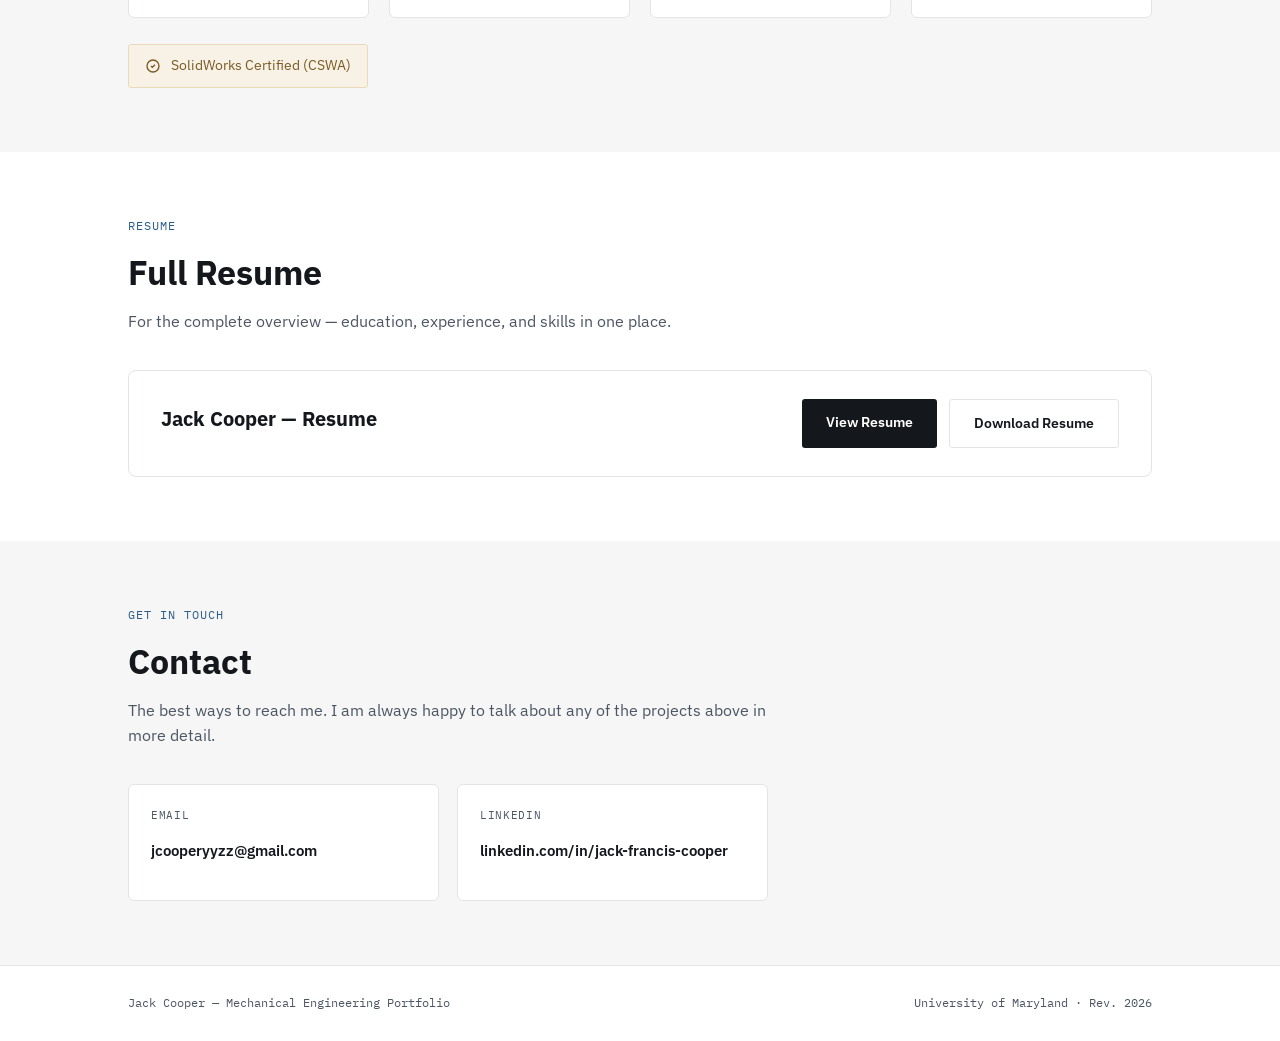
==== commit 50d89f65: "j" ====
--- a/index.html
+++ b/index.html
@@ -142,7 +142,7 @@
 
         <a href="phone-stands.html" class="project-card compact">
           <div class="card-media">
-            <img class="card-image" src="images/phone-stand/Phone-Stand-Real.png" alt="3D printed phone stand">
+            <img class="card-image" src="images/phone-stand/phone-stand-real.png" alt="3D printed phone stand">
           </div>
           <div class="card-body">
             <p class="card-tag"> CAD / Prototyping</p>
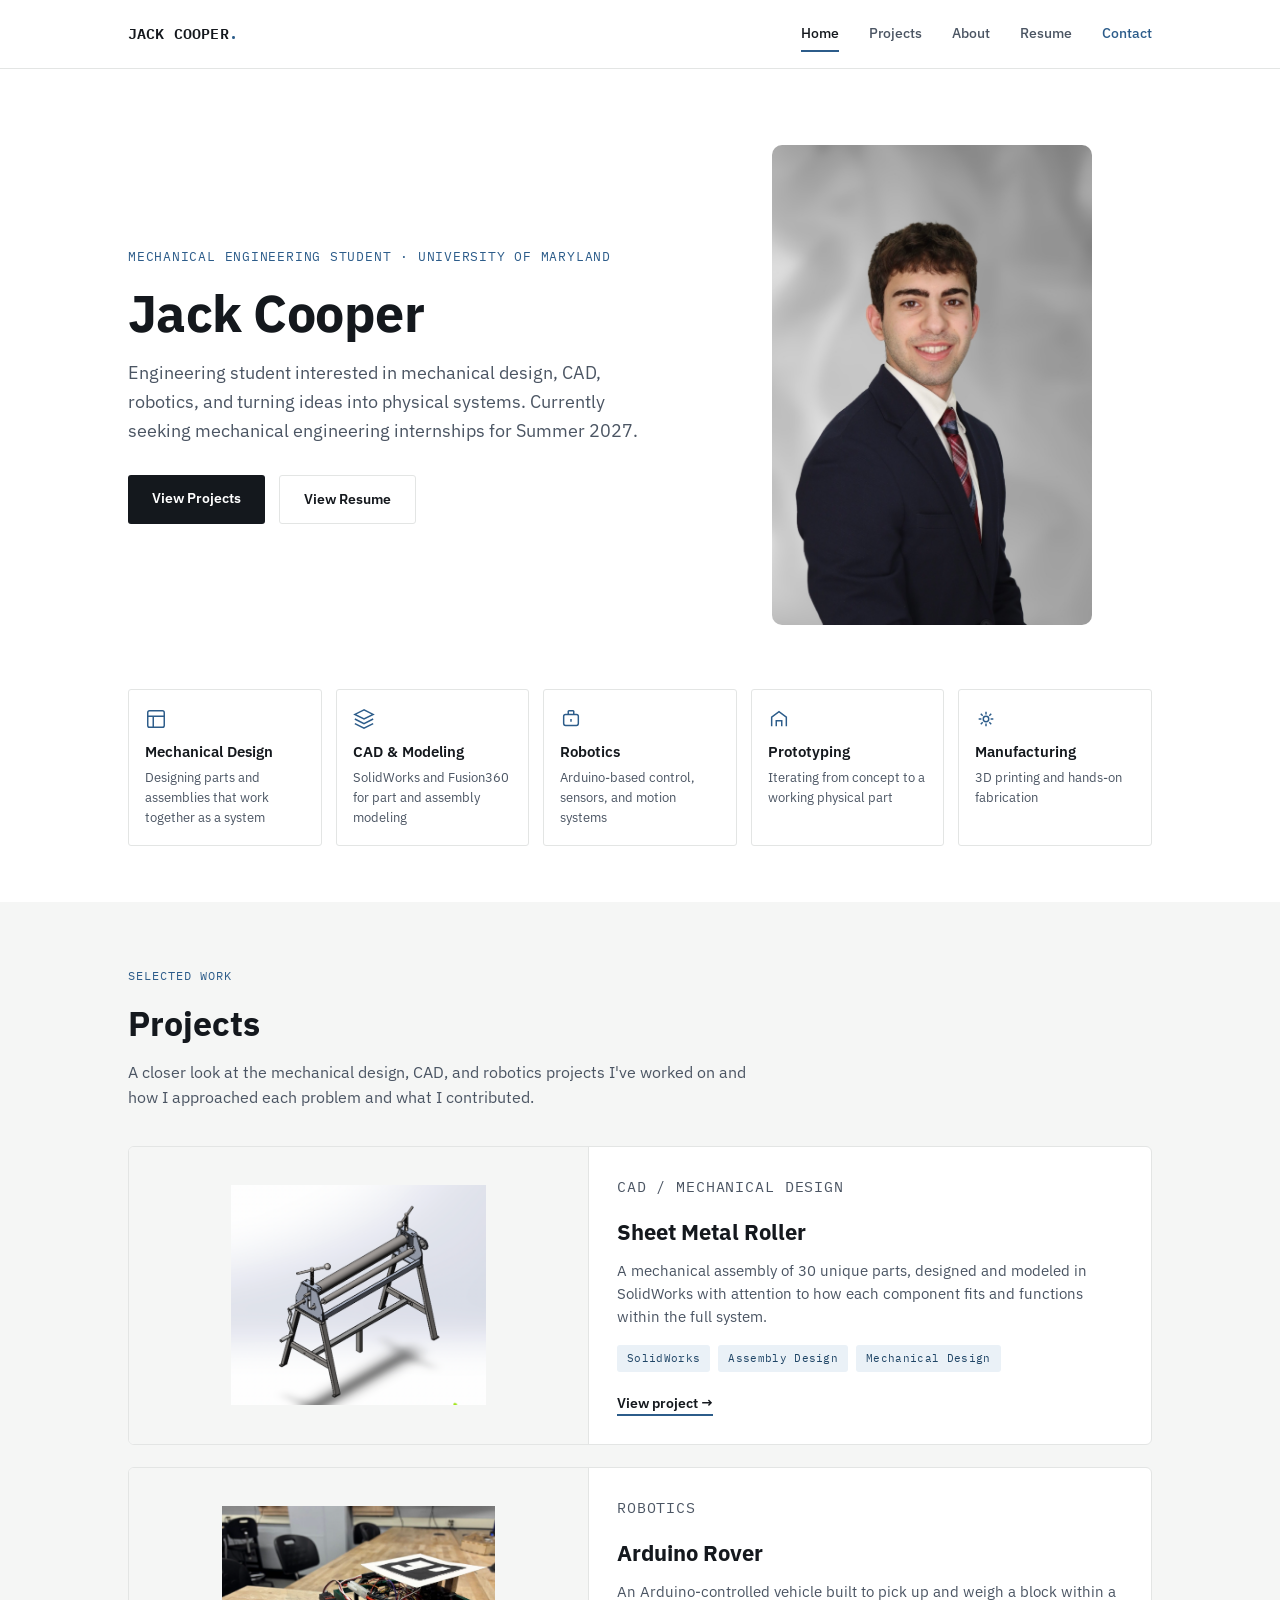
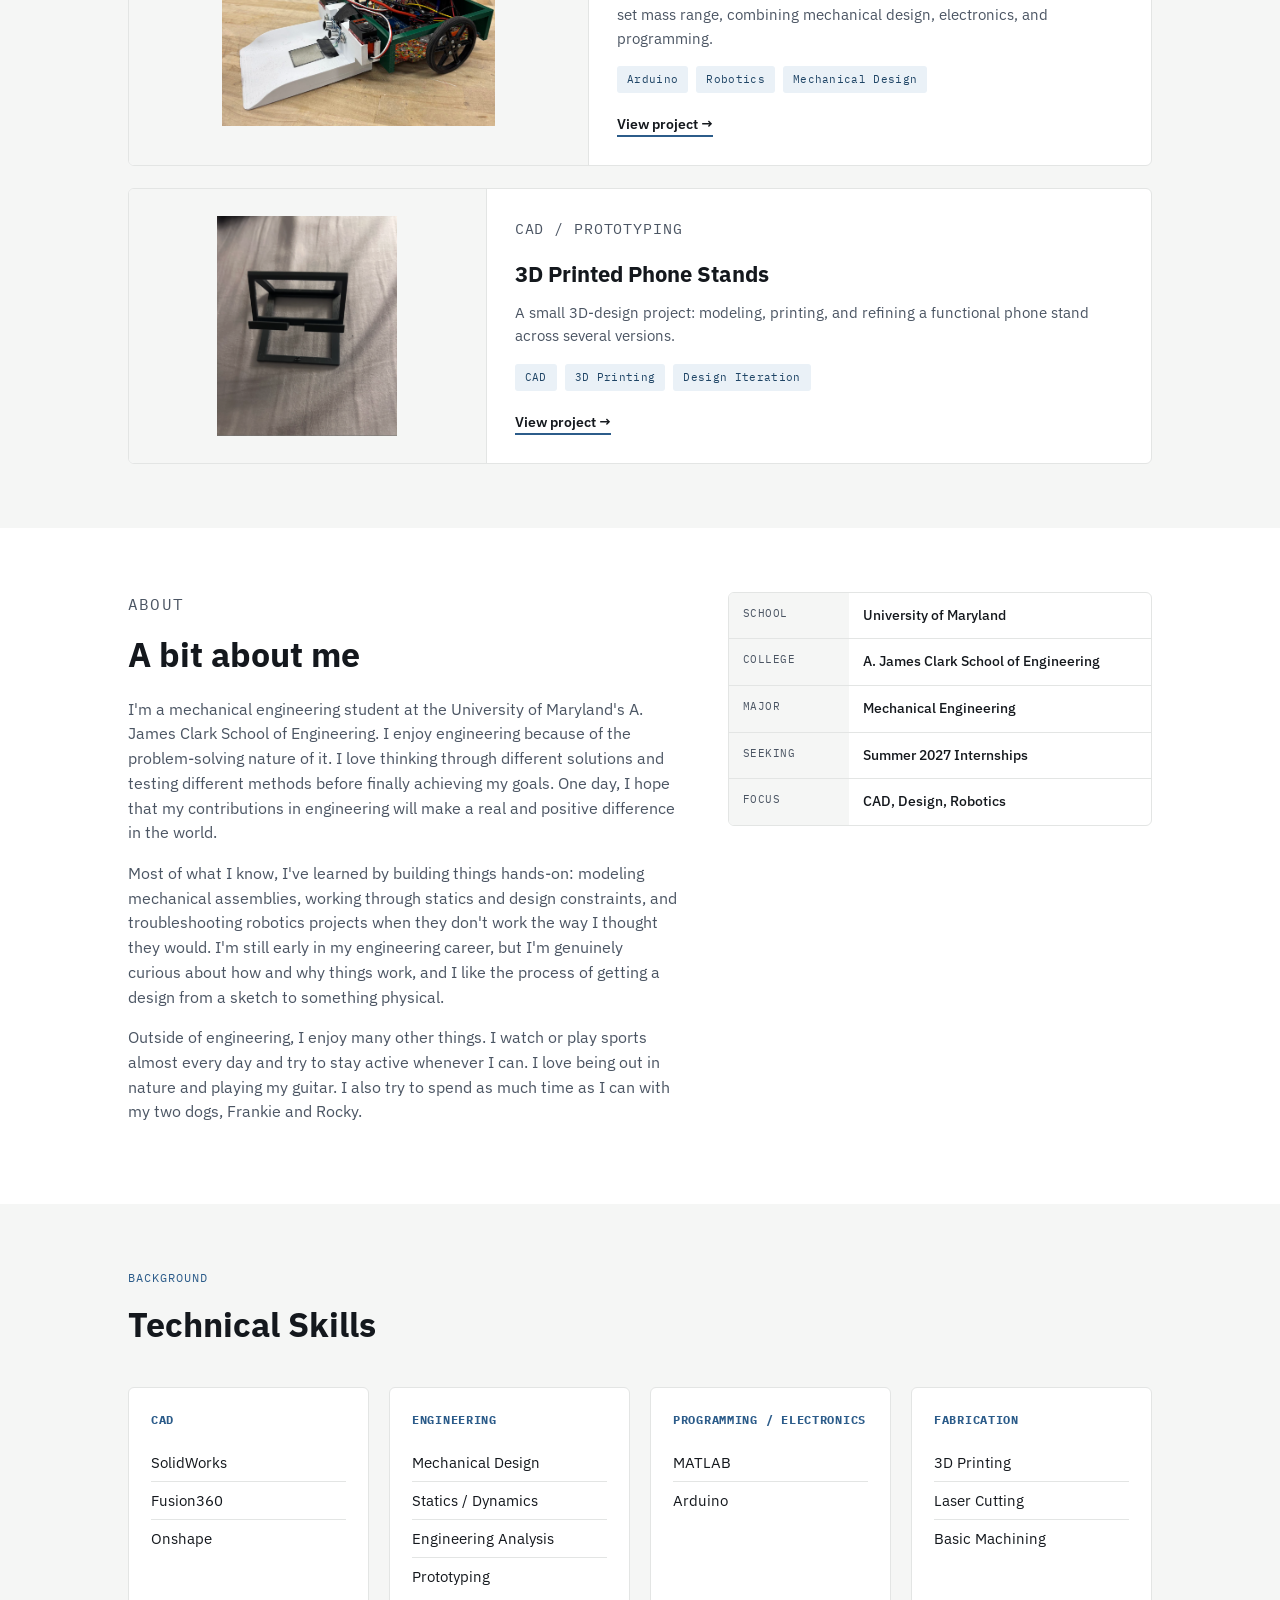
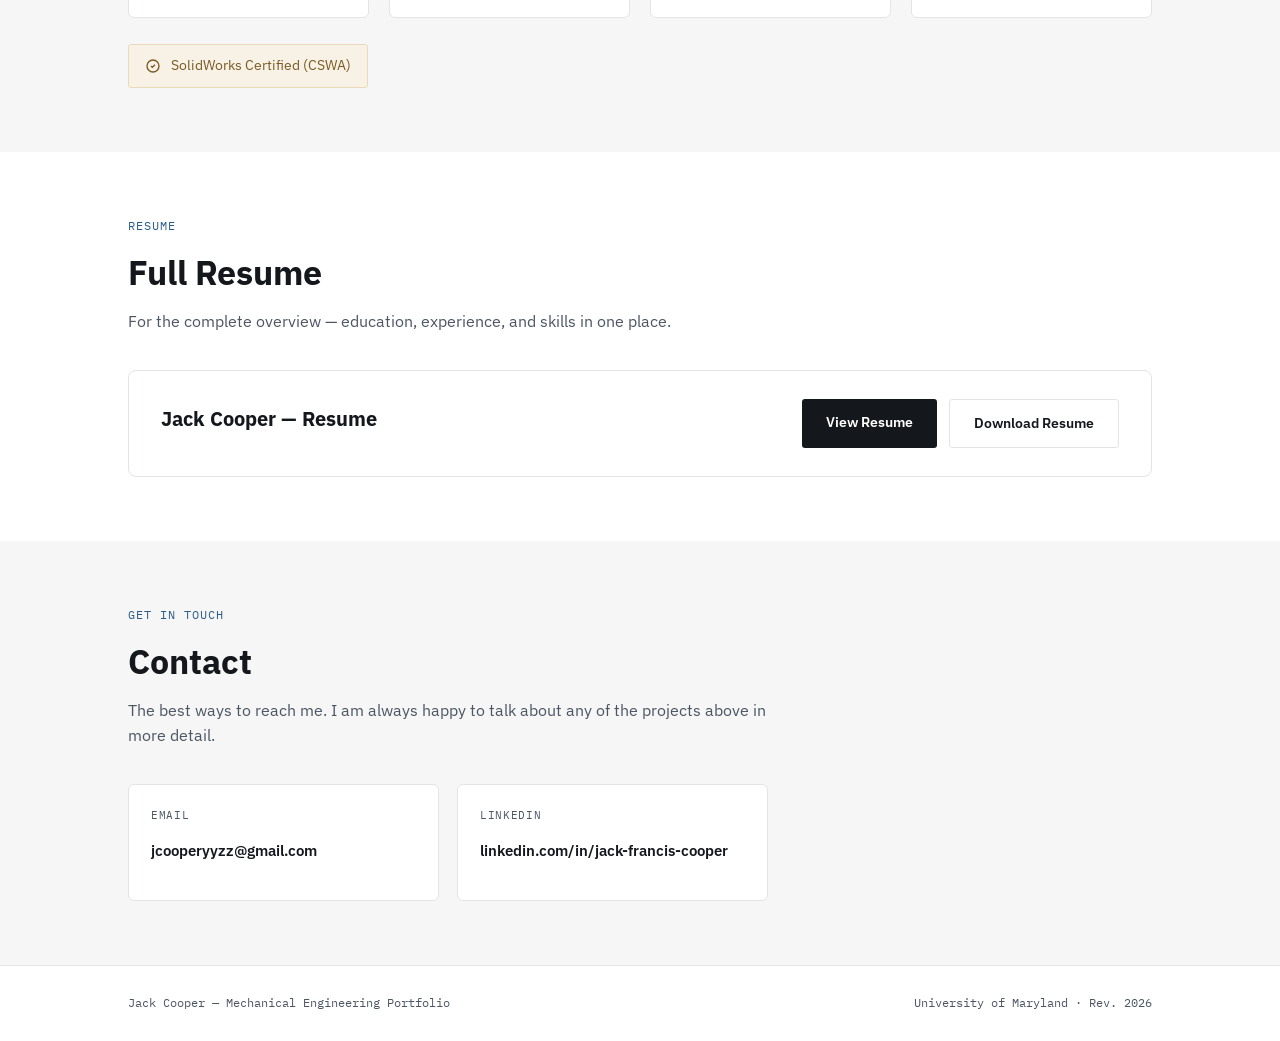
==== commit f17ac8d5: "Update index.html" ====
--- a/index.html
+++ b/index.html
@@ -142,7 +142,7 @@
 
         <a href="phone-stands.html" class="project-card compact">
           <div class="card-media">
-            <img class="card-image" src="images/phone-stand/phone-stand-real.png" alt="3D printed phone stand">
+            <img class="card-image" src="images/phone-stand/Phone-Stand-Real.png" alt="3D printed phone stand">
           </div>
           <div class="card-body">
             <p class="card-tag"> CAD / Prototyping</p>
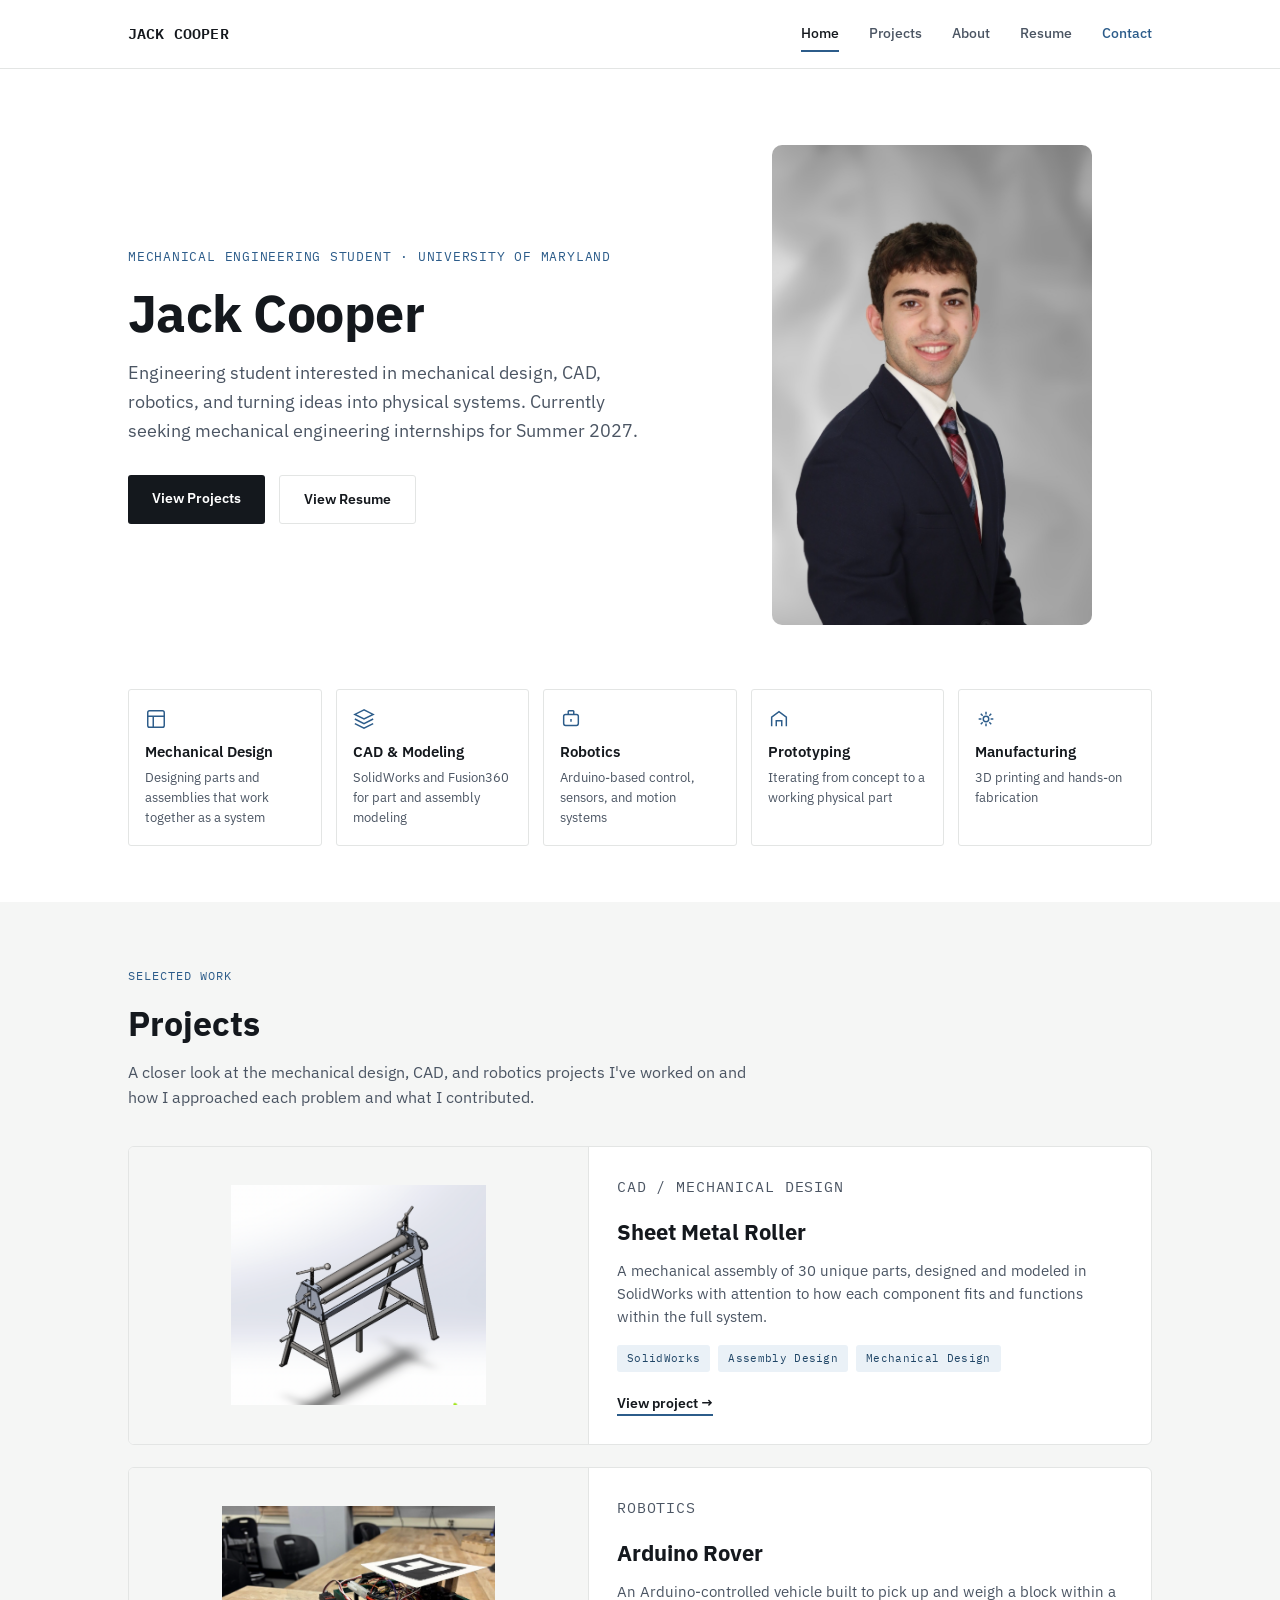
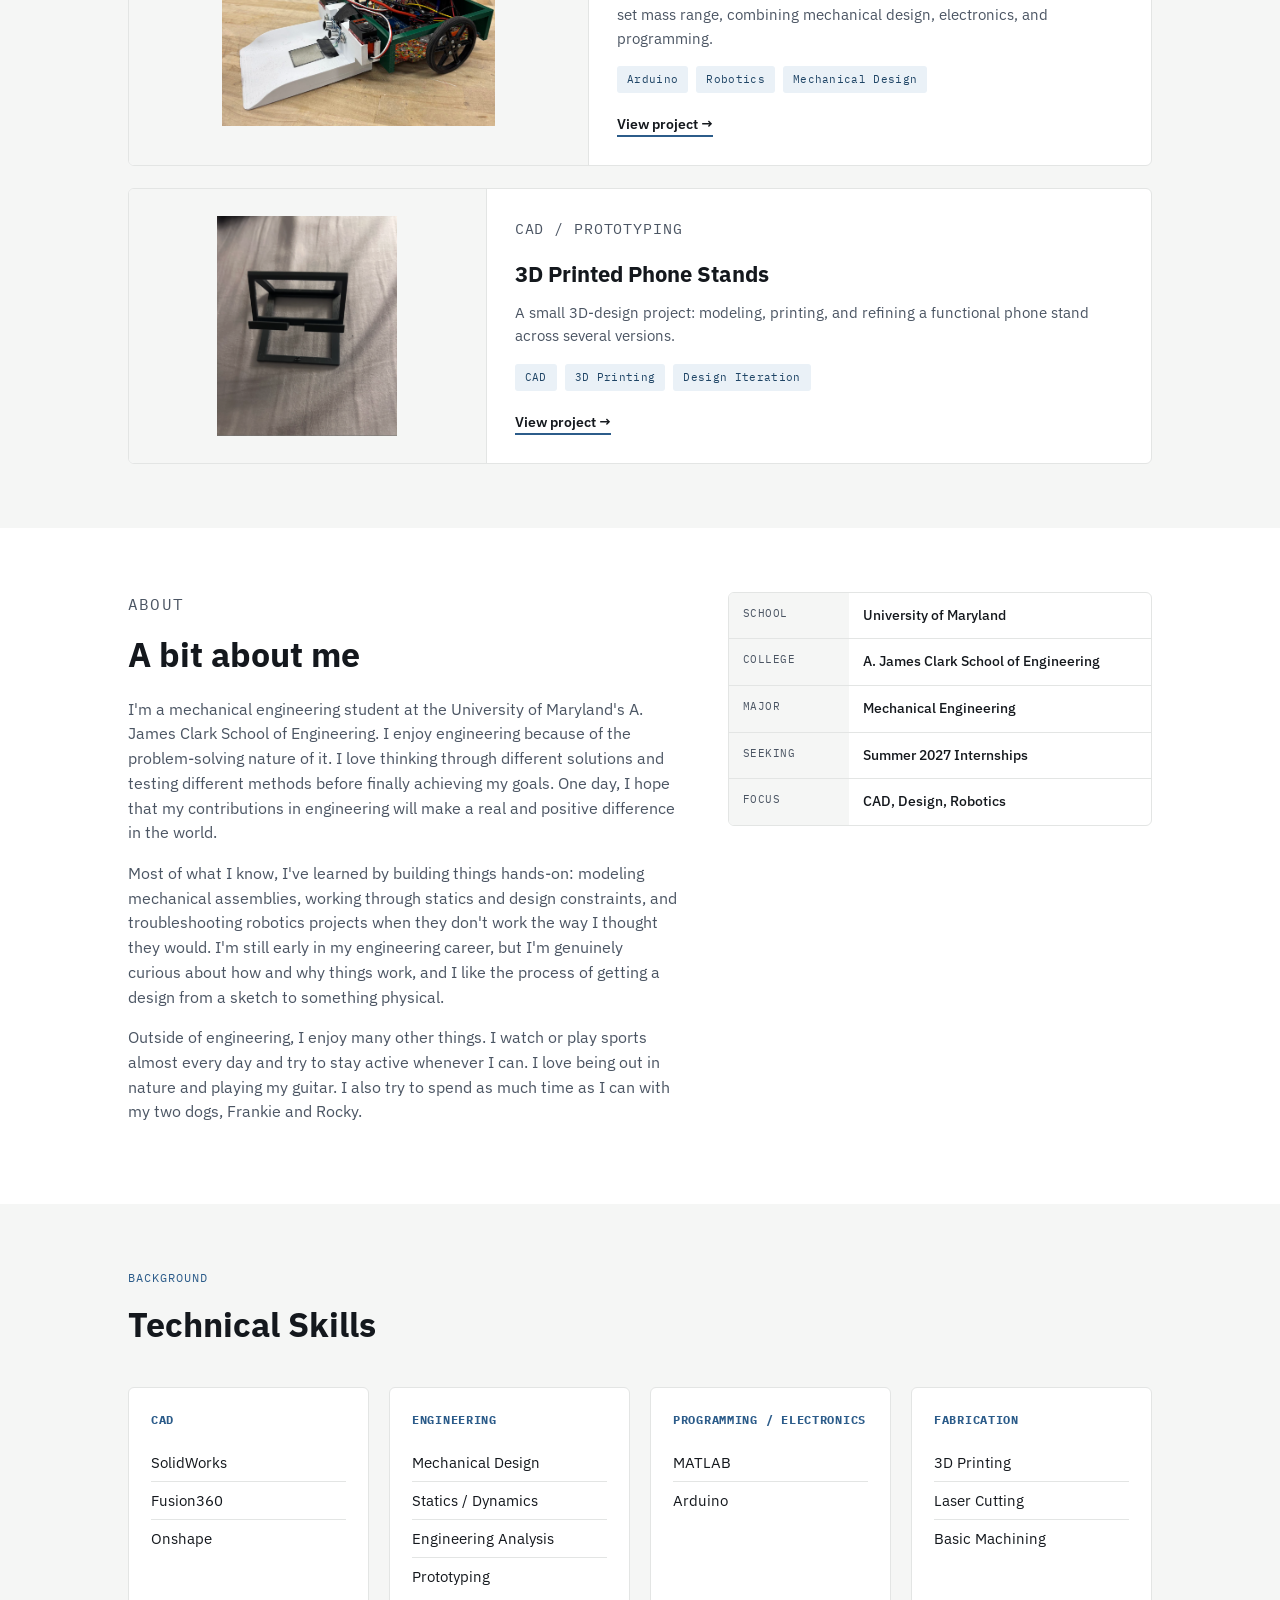
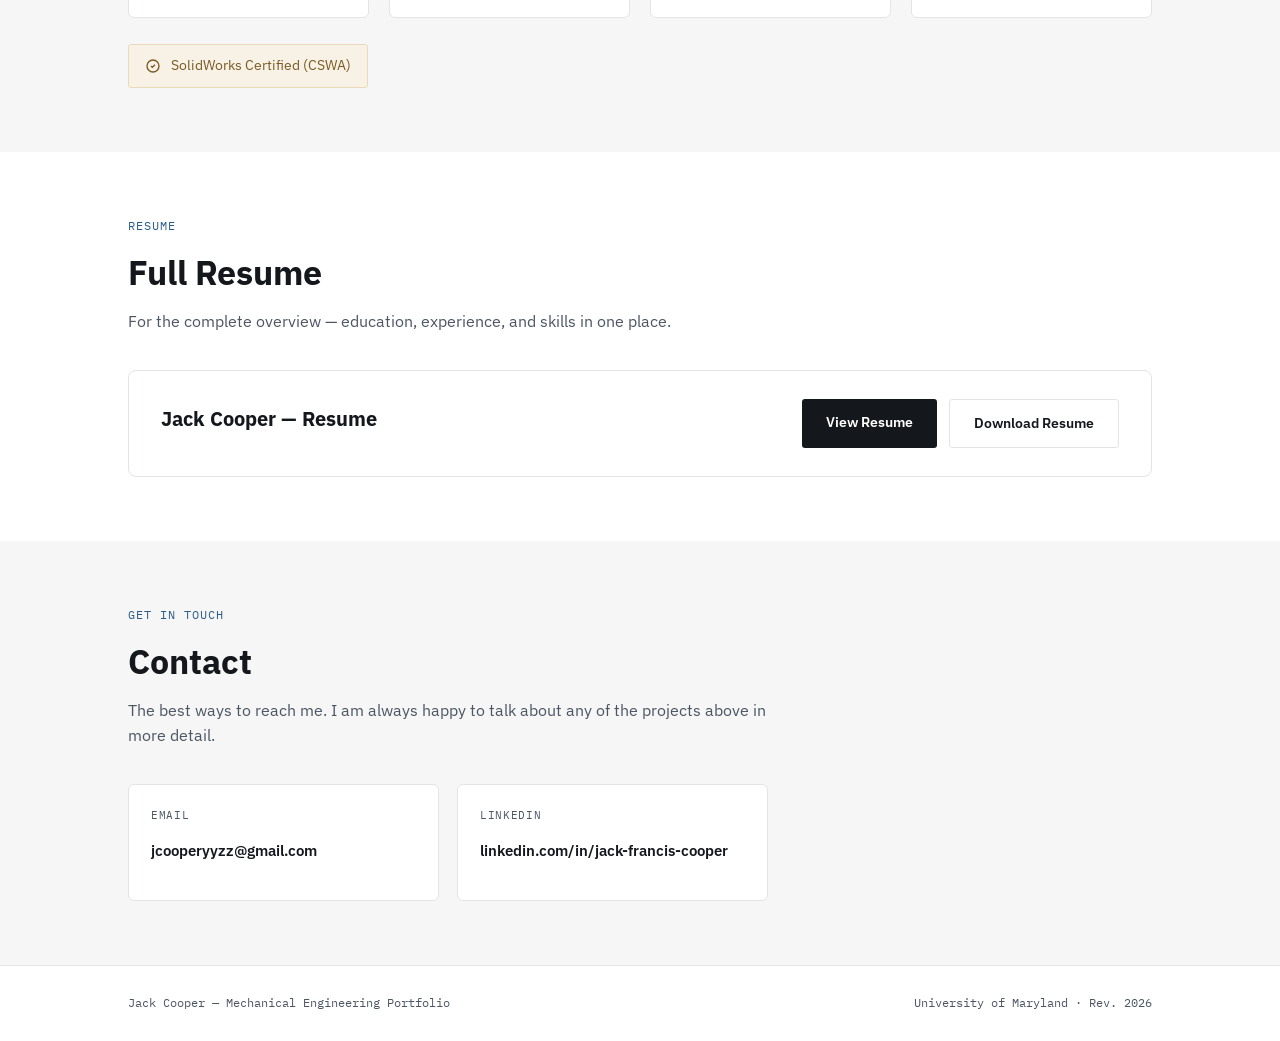
==== commit e0f0a35f: "j" ====
--- a/index.html
+++ b/index.html
@@ -12,7 +12,7 @@
 <!-- ============ NAV ============ -->
 <header class="site-header">
   <div class="nav-inner">
-    <a href="index.html" class="brand">JACK COOPER<span class="dot">.</span></a>
+    <a href="index.html" class="brand">JACK COOPER<span class="dot"></span></a>
     <button class="nav-toggle" aria-label="Toggle navigation">
       <span></span><span></span><span></span>
     </button>
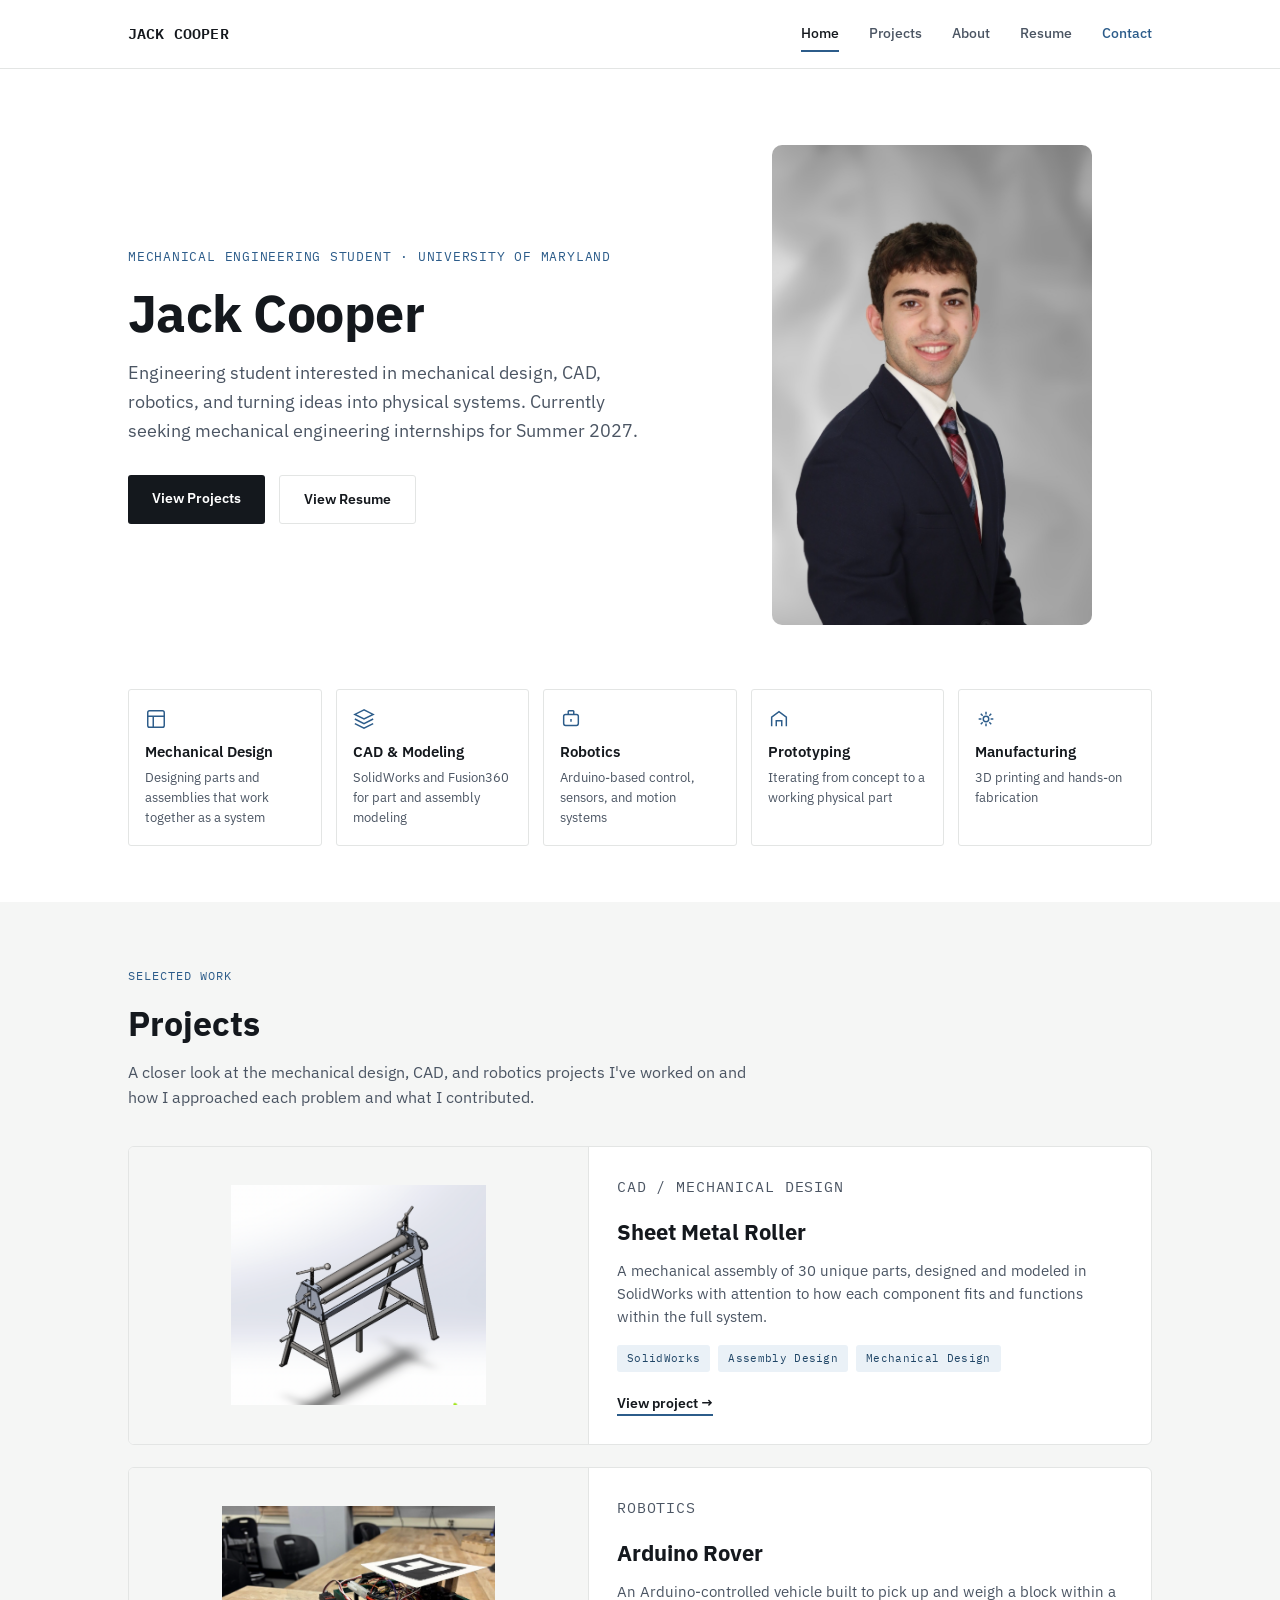
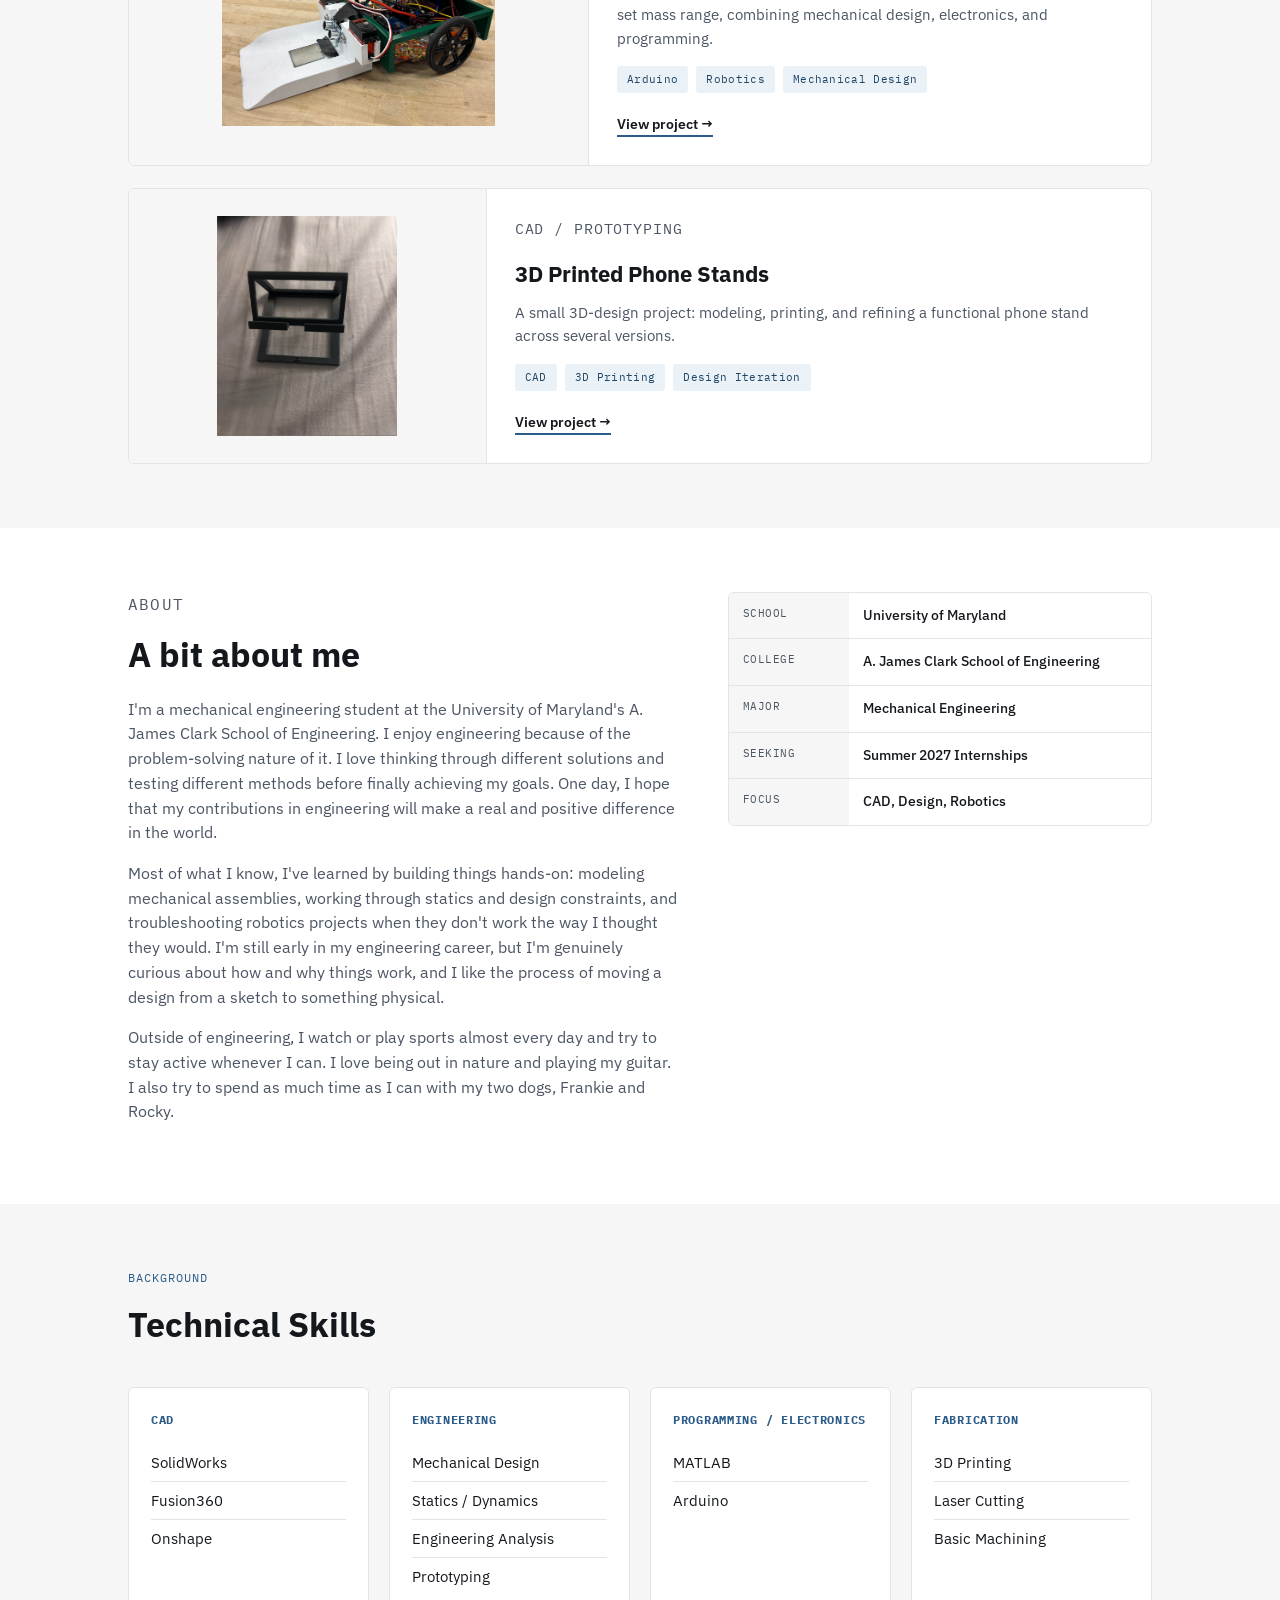
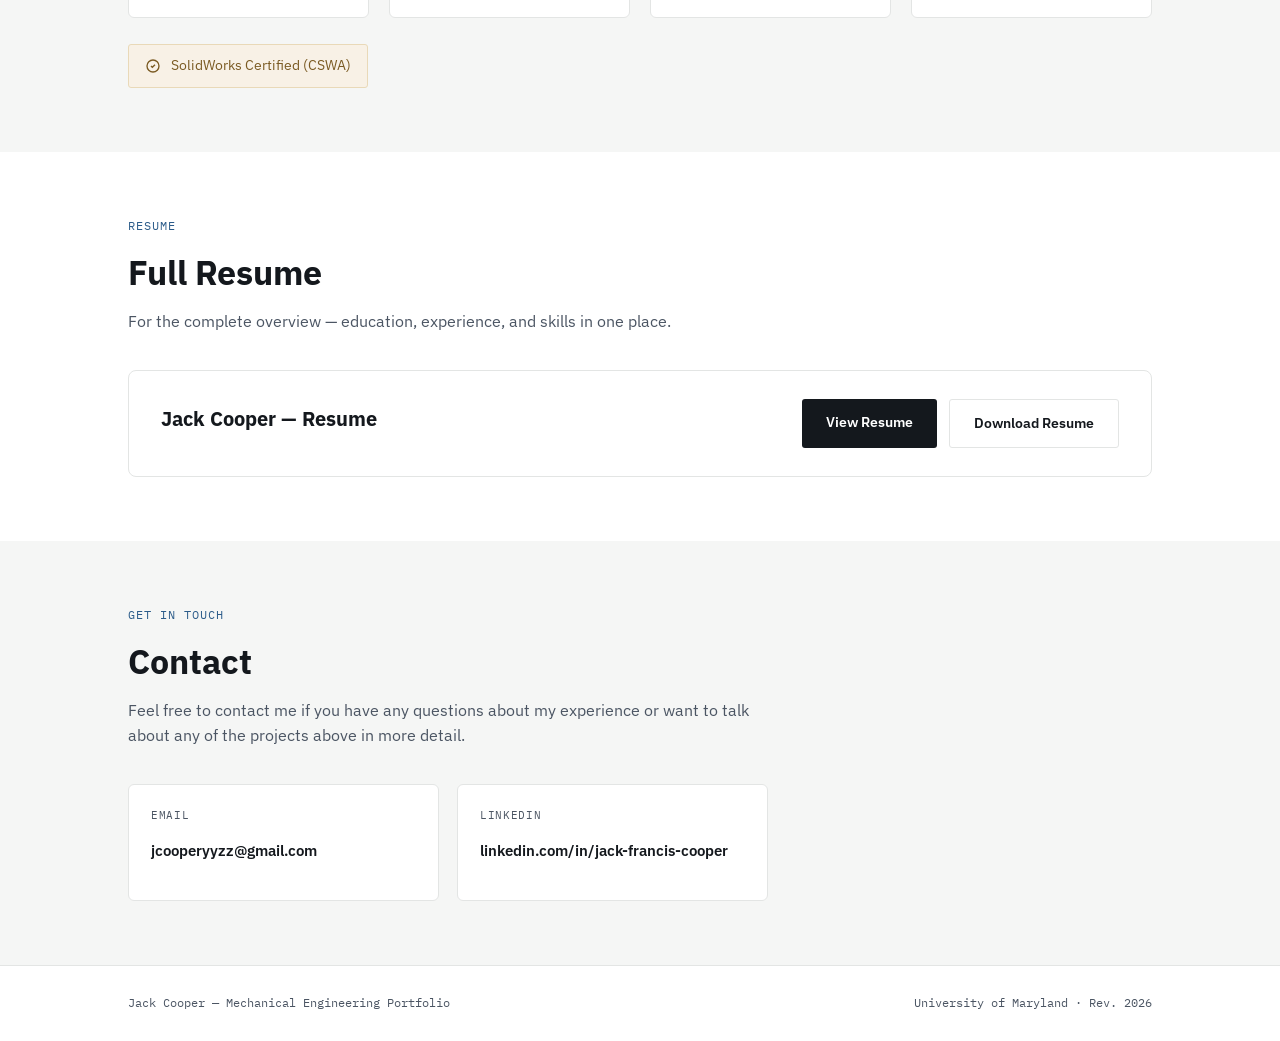
==== commit 0b50076e: "Typing" ====
--- a/index.html
+++ b/index.html
@@ -178,9 +178,9 @@
           constraints, and troubleshooting robotics projects when they don't
           work the way I thought they would. I'm still early in my
           engineering career, but I'm genuinely curious about how and why
-          things work, and I like the process of getting a design from a
+          things work, and I like the process of moving a design from a
           sketch to something physical.</p>
-          <p>Outside of engineering, I enjoy many other things. I watch or play sports 
+          <p>Outside of engineering, I watch or play sports 
             almost every day and try to stay active whenever I can. I love being out in 
             nature and playing my guitar. I also try to spend as much time as I can with
             my two dogs, Frankie and Rocky. </p>
@@ -270,8 +270,8 @@
       <div class="section-head">
         <p class="section-eyebrow">Get in Touch</p>
         <h2 class="section-title">Contact</h2>
-        <p class="section-sub">The best ways to reach me. I am always happy to talk about
-          any of the projects above in more detail.</p>
+        <p class="section-sub">Feel free to contact me if you have any questions about my experience or want to talk about any of the projects above in more detail.
+          </p>
       </div>
       <div class="contact-grid">
         <a href="mailto:jcooperyyzz@gmail.com" class="contact-card">
